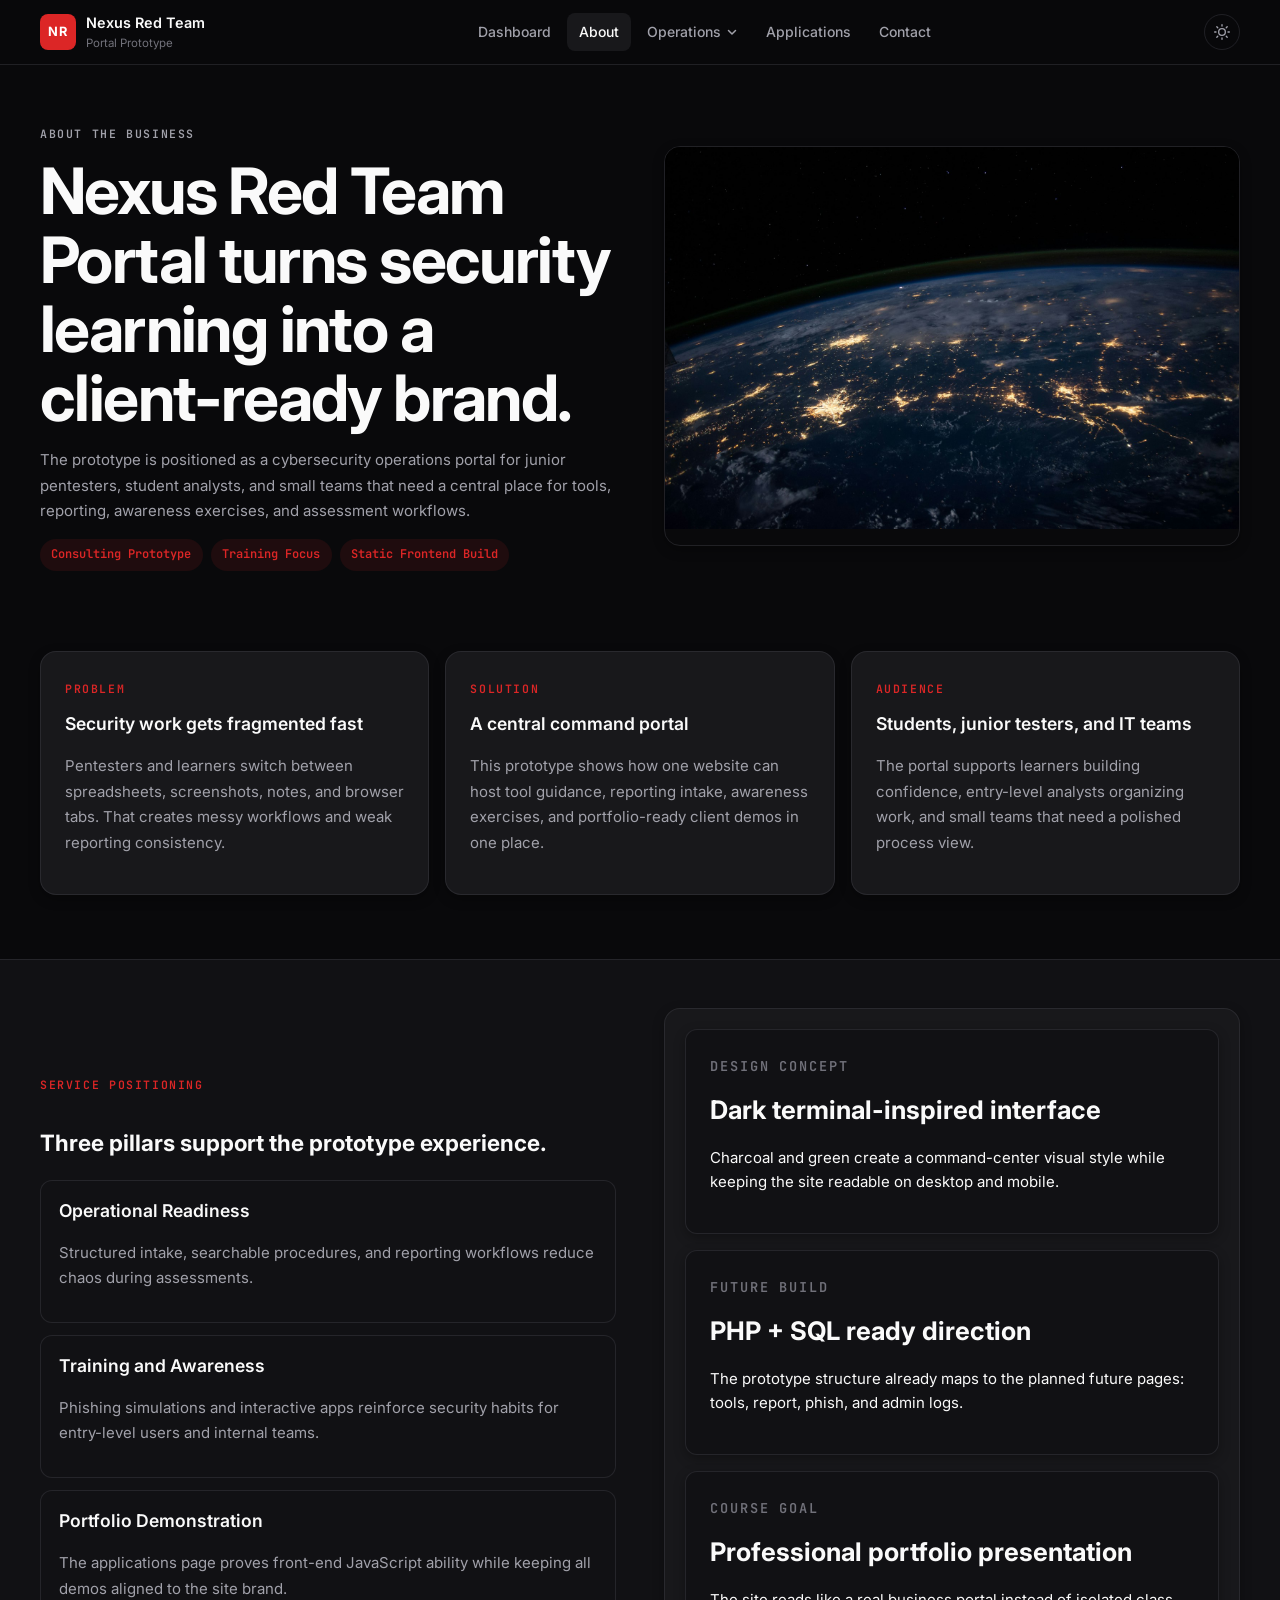
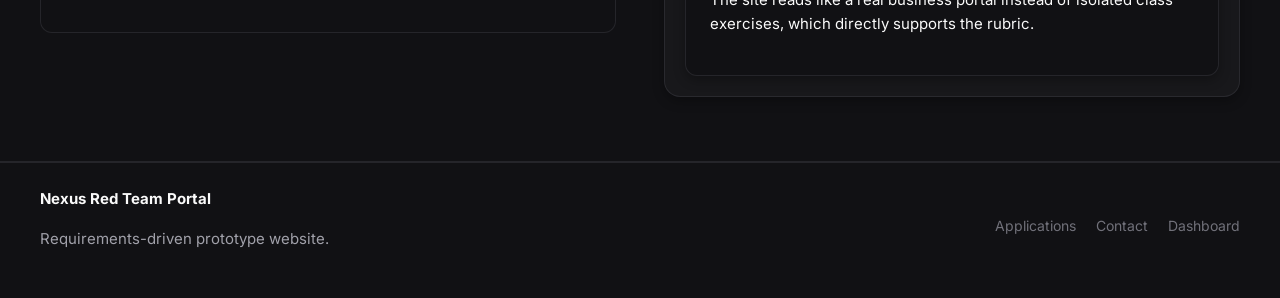
==== about.html @ 2f35053e "Add files via upload" ====
<!DOCTYPE html>
<html lang="en">
<head>
    <meta charset="UTF-8">
    <meta name="viewport" content="width=device-width, initial-scale=1.0">
    <script>(function(){var t=localStorage.getItem("nexusTheme");if(t){document.documentElement.setAttribute("data-theme",t)}})()</script>
    <meta name="description" content="About Nexus Red Team Portal and its service concept.">
    <title>Nexus Red Team Portal | About</title>
    <link rel="preconnect" href="https://fonts.googleapis.com">
    <link rel="preconnect" href="https://fonts.gstatic.com" crossorigin>
    <link href="https://fonts.googleapis.com/css2?family=Inter:wght@400;500;600;700&family=JetBrains+Mono:wght@400;500&display=swap" rel="stylesheet">
    <link rel="stylesheet" href="css/style.css">
</head>
<body data-page="about">
    <header class="site-header">
        <div class="container nav-shell">
            <a class="brand" href="index.html">
                <span class="brand-mark">NR</span>
                <span class="brand-copy"><strong>Nexus Red Team</strong><span>Portal Prototype</span></span>
            </a>
            <button class="nav-toggle" type="button" aria-expanded="false" aria-controls="siteNav">
                <span></span><span></span><span></span>
            </button>
            <nav class="site-nav" id="siteNav" aria-label="Primary">
                <a href="index.html">Dashboard</a>
                <a href="about.html">About</a>
                <div class="nav-dropdown">
                    <button class="nav-dropdown-toggle" type="button" aria-expanded="false">
                        Operations
                        <svg width="12" height="12" viewBox="0 0 12 12" fill="none"><path d="M2.5 4.5L6 8L9.5 4.5" stroke="currentColor" stroke-width="1.5" stroke-linecap="round" stroke-linejoin="round"/></svg>
                    </button>
                    <div class="nav-dropdown-menu">
                        <a href="arsenal.html">Arsenal</a>
                        <a href="report.html">Breach Report</a>
                        <a href="phish-lab.html">Phish-Lab</a>
                        <a href="admin-logs.html">Admin Logs</a>
                    </div>
                </div>
                <a href="applications.html">Applications</a>
                <a href="contact.html">Contact</a>
            </nav>
        </div>
    </header>

    <main>
        <section class="page-hero">
            <div class="container two-column">
                <div>
                    <p class="eyebrow">About The Business</p>
                    <h1>Nexus Red Team Portal turns security learning into a client-ready brand.</h1>
                    <p class="lead">The prototype is positioned as a cybersecurity operations portal for junior pentesters, student analysts, and small teams that need a central place for tools, reporting, awareness exercises, and assessment workflows.</p>
                    <div class="tag-row">
                        <span class="tag">Consulting Prototype</span>
                        <span class="tag">Training Focus</span>
                        <span class="tag">Static Frontend Build</span>
                    </div>
                </div>
                <div class="page-hero-image">
                    <img src="images/stock/network-grid.jpg" alt="Abstract network visualization with connected points">
                </div>
            </div>
        </section>

        <section class="section">
            <div class="container story-grid">
                <article class="info-card">
                    <span class="feature-kicker">Problem</span>
                    <h3>Security work gets fragmented fast</h3>
                    <p>Pentesters and learners switch between spreadsheets, screenshots, notes, and browser tabs. That creates messy workflows and weak reporting consistency.</p>
                </article>
                <article class="info-card">
                    <span class="feature-kicker">Solution</span>
                    <h3>A central command portal</h3>
                    <p>This prototype shows how one website can host tool guidance, reporting intake, awareness exercises, and portfolio-ready client demos in one place.</p>
                </article>
                <article class="info-card">
                    <span class="feature-kicker">Audience</span>
                    <h3>Students, junior testers, and IT teams</h3>
                    <p>The portal supports learners building confidence, entry-level analysts organizing work, and small teams that need a polished process view.</p>
                </article>
            </div>
        </section>

        <section class="section section-alt">
            <div class="container split-layout">
                <div>
                    <p class="eyebrow">Service Positioning</p>
                    <h2>Three pillars support the prototype experience.</h2>
                    <div class="timeline">
                        <article class="timeline-item">
                            <h3>Operational Readiness</h3>
                            <p>Structured intake, searchable procedures, and reporting workflows reduce chaos during assessments.</p>
                        </article>
                        <article class="timeline-item">
                            <h3>Training and Awareness</h3>
                            <p>Phishing simulations and interactive apps reinforce security habits for entry-level users and internal teams.</p>
                        </article>
                        <article class="timeline-item">
                            <h3>Portfolio Demonstration</h3>
                            <p>The applications page proves front-end JavaScript ability while keeping all demos aligned to the site brand.</p>
                        </article>
                    </div>
                </div>
                <div class="status-panel">
                    <div class="metric-card">
                        <span class="mini-label">Design Concept</span>
                        <strong>Dark terminal-inspired interface</strong>
                        <p>Charcoal and green create a command-center visual style while keeping the site readable on desktop and mobile.</p>
                    </div>
                    <div class="metric-card">
                        <span class="mini-label">Future Build</span>
                        <strong>PHP + SQL ready direction</strong>
                        <p>The prototype structure already maps to the planned future pages: tools, report, phish, and admin logs.</p>
                    </div>
                    <div class="metric-card">
                        <span class="mini-label">Course Goal</span>
                        <strong>Professional portfolio presentation</strong>
                        <p>The site reads like a real business portal instead of isolated class exercises, which directly supports the rubric.</p>
                    </div>
                </div>
            </div>
        </section>
    </main>

    <footer class="site-footer">
        <div class="container footer-grid">
            <div><strong>Nexus Red Team Portal</strong><p>Requirements-driven prototype website.</p></div>
            <div class="footer-links"><a href="applications.html">Applications</a><a href="contact.html">Contact</a><a href="index.html">Dashboard</a></div>
        </div>
    </footer>
    <script src="js/main.js"></script>
</body>
</html>
---- css/style.css ----
/* ═══════════════════════════════════════════════
   Nexus Red Team Portal — Professional Theme
   ═══════════════════════════════════════════════ */

/* ─── Design Tokens ─── */
:root {
    --bg: #09090b;
    --bg-raised: #111114;
    --surface: #18181b;
    --surface-hover: #1f1f23;
    --border: rgba(63, 63, 70, 0.45);
    --border-strong: #3f3f46;
    --text: #fafafa;
    --text-secondary: #a1a1aa;
    --text-muted: #71717a;
    --accent: #dc2626;
    --accent-hover: #ef4444;
    --accent-subtle: rgba(220, 38, 38, 0.10);
    --shadow-sm: 0 1px 2px rgba(0,0,0,0.25);
    --shadow: 0 4px 12px rgba(0,0,0,0.3);
    --shadow-lg: 0 12px 40px rgba(0,0,0,0.35);
    --radius: 12px;
    --radius-sm: 8px;
    --radius-lg: 16px;
    --radius-full: 9999px;
    --container: min(1200px, calc(100% - 2rem));
    --font-sans: 'Inter', -apple-system, BlinkMacSystemFont, 'Segoe UI', sans-serif;
    --font-mono: 'JetBrains Mono', 'Fira Code', monospace;
    --header-bg: rgba(9, 9, 11, 0.85);
}

:root[data-theme="light"] {
    --bg: #fafafa;
    --bg-raised: #f4f4f5;
    --surface: #ffffff;
    --surface-hover: #f4f4f5;
    --border: rgba(228, 228, 231, 0.9);
    --border-strong: #d4d4d8;
    --text: #09090b;
    --text-secondary: #3f3f46;
    --text-muted: #71717a;
    --accent: #dc2626;
    --accent-hover: #b91c1c;
    --accent-subtle: rgba(220, 38, 38, 0.06);
    --shadow-sm: 0 1px 2px rgba(0,0,0,0.05);
    --shadow: 0 4px 12px rgba(0,0,0,0.06);
    --shadow-lg: 0 12px 40px rgba(0,0,0,0.08);
    --header-bg: rgba(250, 250, 250, 0.88);
}

/* ─── Reset ─── */
*, *::before, *::after { box-sizing: border-box; }
html { scroll-behavior: smooth; }

body {
    margin: 0;
    font-family: var(--font-sans);
    font-size: 15px;
    line-height: 1.6;
    color: var(--text);
    background: var(--bg);
    min-height: 100vh;
    display: flex;
    flex-direction: column;
    transition: background 0.3s ease, color 0.3s ease;
    -webkit-font-smoothing: antialiased;
}

main { flex: 1; }

img { max-width: 100%; display: block; }
a { color: inherit; text-decoration: none; }
button, input, select, textarea { font: inherit; }

.container {
    width: var(--container);
    margin: 0 auto;
}

/* ─── Header ─── */
.site-header {
    position: sticky;
    top: 0;
    z-index: 100;
    backdrop-filter: blur(16px);
    -webkit-backdrop-filter: blur(16px);
    background: var(--header-bg);
    border-bottom: 1px solid var(--border);
}

.nav-shell {
    display: flex;
    align-items: center;
    justify-content: space-between;
    height: 64px;
    gap: 1.5rem;
    position: relative;
}

/* Brand */
.brand {
    display: inline-flex;
    align-items: center;
    gap: 0.65rem;
    flex-shrink: 0;
}

.brand-mark {
    width: 36px;
    height: 36px;
    border-radius: var(--radius-sm);
    display: grid;
    place-items: center;
    background: var(--accent);
    color: #fff;
    font-weight: 700;
    font-size: 0.8rem;
    letter-spacing: 0.06em;
}

.brand-copy { display: flex; flex-direction: column; gap: 0; }
.brand-copy strong { font-size: 0.9rem; font-weight: 600; }
.brand-copy span { color: var(--text-muted); font-size: 0.72rem; }

/* Navigation */
.site-nav {
    display: flex;
    align-items: center;
    gap: 0.25rem;
}

.site-nav > a,
.nav-dropdown-toggle {
    color: var(--text-secondary);
    padding: 0.5rem 0.75rem;
    border-radius: var(--radius-sm);
    font-size: 0.875rem;
    font-weight: 500;
    transition: color 0.2s, background 0.2s;
    white-space: nowrap;
}

.site-nav > a:hover,
.nav-dropdown-toggle:hover {
    color: var(--text);
    background: var(--surface-hover);
}

.site-nav > a.is-active {
    color: var(--text);
    background: var(--surface);
}

/* Dropdown */
.nav-dropdown {
    position: relative;
}

.nav-dropdown-toggle {
    display: inline-flex;
    align-items: center;
    gap: 0.35rem;
    background: none;
    border: none;
    cursor: pointer;
}

.nav-dropdown-toggle svg {
    transition: transform 0.2s;
}

.nav-dropdown.is-open .nav-dropdown-toggle svg {
    transform: rotate(180deg);
}

.nav-dropdown-menu {
    display: none;
    position: absolute;
    top: calc(100% + 0.5rem);
    left: 50%;
    transform: translateX(-50%);
    min-width: 200px;
    background: var(--surface);
    border: 1px solid var(--border-strong);
    border-radius: var(--radius);
    padding: 0.4rem;
    box-shadow: var(--shadow-lg);
    z-index: 200;
}

.nav-dropdown.is-open .nav-dropdown-menu {
    display: block;
}

.nav-dropdown-menu a {
    display: block;
    padding: 0.55rem 0.85rem;
    border-radius: var(--radius-sm);
    color: var(--text-secondary);
    font-size: 0.875rem;
    font-weight: 500;
    transition: color 0.15s, background 0.15s;
}

.nav-dropdown-menu a:hover {
    color: var(--text);
    background: var(--surface-hover);
}

.nav-dropdown-menu a.is-active {
    color: var(--accent);
}

/* Theme toggle */
.theme-toggle {
    display: inline-flex;
    align-items: center;
    justify-content: center;
    width: 36px;
    height: 36px;
    border: 1px solid var(--border);
    background: transparent;
    color: var(--text-secondary);
    padding: 0;
    border-radius: var(--radius-full);
    cursor: pointer;
    transition: color 0.2s, border-color 0.2s, background 0.2s;
    flex-shrink: 0;
}

.theme-toggle svg {
    width: 16px;
    height: 16px;
    flex-shrink: 0;
}

.theme-toggle:hover {
    color: var(--text);
    border-color: var(--border-strong);
    background: var(--surface-hover);
}

/* Mobile nav toggle */
.nav-toggle {
    display: none;
    flex-direction: column;
    align-items: center;
    justify-content: center;
    background: none;
    border: 0;
    padding: 0;
    width: 40px;
    height: 40px;
    cursor: pointer;
    gap: 0;
}

.nav-toggle span {
    display: block;
    width: 20px;
    height: 2px;
    margin: 4px auto;
    background: var(--text);
    border-radius: 2px;
    transition: 0.2s ease;
}

/* ─── Hero ─── */
.hero {
    padding: 4.5rem 0 3rem;
}

.hero-grid,
.split-layout,
.apps-layout,
.contact-layout,
.two-column,
.simulation-hero,
.info-strip {
    display: grid;
    grid-template-columns: 1fr 1fr;
    gap: 3rem;
    align-items: center;
}

.hero-copy h1,
.page-hero h1 {
    margin: 0;
    font-family: var(--font-sans);
    font-size: clamp(2.4rem, 5vw, 4rem);
    font-weight: 700;
    line-height: 1.08;
    letter-spacing: -0.025em;
    max-width: 14ch;
}

.hero-text,
.lead,
.section-heading p,
.page-hero p,
.feature-card p,
.bullet-item span,
.timeline-item p,
.log-empty,
.app-card p,
.contact-card p,
.form-card p,
.status-copy p,
.page-card,
.table-card p,
.info-card p,
.tool-card p,
.simulation-card p,
.status-card li,
.site-footer p {
    color: var(--text-secondary);
    line-height: 1.7;
}

.eyebrow,
.feature-kicker,
.panel-label,
.status-label,
.mini-label {
    display: inline-flex;
    align-items: center;
    gap: 0.4rem;
    margin: 0 0 0.75rem;
    color: var(--accent);
    text-transform: uppercase;
    letter-spacing: 0.14em;
    font-size: 0.72rem;
    font-weight: 600;
    font-family: var(--font-mono);
}

.hero-actions,
.inline-actions {
    display: flex;
    flex-wrap: wrap;
    gap: 0.75rem;
    margin-top: 1.5rem;
}

/* ─── Buttons ─── */
.button {
    display: inline-flex;
    align-items: center;
    justify-content: center;
    border-radius: var(--radius-sm);
    padding: 0.7rem 1.25rem;
    border: 1px solid transparent;
    font-weight: 600;
    font-size: 0.875rem;
    transition: all 0.2s ease;
    cursor: pointer;
}

.button-primary {
    background: var(--accent);
    color: #fff;
}

.button-primary:hover {
    background: var(--accent-hover);
    box-shadow: 0 4px 16px rgba(220, 38, 38, 0.25);
}

.button-secondary,
.ghost-button {
    border-color: var(--border-strong);
    background: transparent;
    color: var(--text);
}

.button-secondary:hover,
.ghost-button:hover {
    background: var(--surface-hover);
    border-color: var(--text-muted);
}

/* ─── Cards (shared) ─── */
.hero-panel,
.glass-card,
.feature-card,
.page-card,
.app-card,
.contact-card,
.form-card,
.mini-card,
.slider-shell,
.arsenal-panel,
.results-panel,
.log-panel,
.insight-panel,
.info-card,
.metric-card,
.status-panel,
.simulation-card,
.cta-card,
.table-card,
.tool-card,
.readiness-card,
.app-shell {
    border: 1px solid var(--border);
    background: var(--surface);
    border-radius: var(--radius-lg);
    box-shadow: var(--shadow);
    transition: border-color 0.2s, box-shadow 0.2s, background 0.3s;
}

/* ─── Hero panel (image) ─── */
.hero-panel {
    position: relative;
    overflow: hidden;
    min-height: 480px;
}

.hero-panel > img,
.insight-panel img,
.page-hero-image img {
    width: 100%;
    height: 100%;
    object-fit: cover;
}

.status-card {
    position: absolute;
    left: 1rem;
    right: 1rem;
    bottom: 1rem;
    padding: 1.25rem;
    background: var(--surface);
    border: 1px solid var(--border);
    border-radius: var(--radius);
    backdrop-filter: blur(12px);
}

.status-card h2,
.section-heading h2,
.form-card h2,
.page-hero h2,
.status-copy h2 {
    margin: 0 0 0.6rem;
    font-size: clamp(1.4rem, 2.5vw, 2.2rem);
    font-weight: 700;
    letter-spacing: -0.02em;
}

.status-card ul,
.list-clean,
.log-list,
.stack-list {
    list-style: none;
    padding: 0;
    margin: 0;
}

.status-card li,
.stack-list li,
.log-list li {
    padding: 0.4rem 0;
}

/* ─── Stats row ─── */
.hero-stats,
.mini-metric-row,
.metrics-row,
.status-strip {
    list-style: none;
    display: grid;
    grid-template-columns: repeat(3, 1fr);
    gap: 0.75rem;
    padding: 0;
    margin: 2rem 0 0;
}

.hero-stats li,
.mini-metric-row div,
.metric-card,
.status-strip li {
    padding: 1rem;
    border-radius: var(--radius);
    background: var(--bg-raised);
    border: 1px solid var(--border);
}

.hero-stats strong,
.mini-metric-row strong,
.metric-card strong,
.status-strip strong,
.app-value,
.readiness-score,
.data-number {
    display: block;
    font-size: 1.6rem;
    font-weight: 700;
    color: var(--text);
}

.hero-stats span,
.mini-metric-row span,
.metric-card span,
.status-strip span,
.app-value-label,
.data-label {
    color: var(--text-muted);
    font-size: 0.85rem;
}

/* ─── Sections ─── */
.section {
    padding: 3rem 0 4rem;
}

.section-alt {
    background: var(--bg-raised);
    border-top: 1px solid var(--border);
    border-bottom: 1px solid var(--border);
}

.section-heading {
    max-width: 720px;
    margin-bottom: 2rem;
}

/* ─── Grids ─── */
.feature-grid,
.page-grid,
.app-grid,
.contact-grid,
.resource-grid,
.tool-grid,
.table-grid,
.story-grid,
.app-grid-three {
    display: grid;
    grid-template-columns: repeat(3, 1fr);
    gap: 1rem;
}

.feature-card,
.page-card,
.app-card,
.contact-card,
.info-card,
.tool-card,
.metric-card,
.table-card {
    padding: 1.5rem;
}

.feature-card:hover,
.page-card:hover,
.app-card:hover {
    border-color: var(--border-strong);
}

.page-card span,
.app-card span,
.contact-card span,
.table-card span,
.tool-card span {
    display: block;
    color: var(--accent);
    margin-bottom: 0.5rem;
    font-family: var(--font-mono);
    font-size: 0.75rem;
    font-weight: 600;
    text-transform: uppercase;
    letter-spacing: 0.12em;
}

.page-card strong,
.app-card h3,
.contact-card h3,
.tool-card h3,
.table-card h3,
.timeline-item h3,
.feature-card h3,
.info-card h3,
.simulation-card h3 {
    display: block;
    margin: 0 0 0.5rem;
    font-size: 1.1rem;
    font-weight: 600;
    color: var(--text);
}

/* ─── Bullet / detail stacks ─── */
.bullet-stack,
.timeline,
.detail-stack,
.stat-stack {
    display: grid;
    gap: 0.75rem;
}

.bullet-item,
.timeline-item,
.detail-item,
.stat-row {
    padding: 1rem 1.1rem;
    border-radius: var(--radius);
    border: 1px solid var(--border);
    background: var(--bg-raised);
}

.bullet-item strong,
.detail-item strong,
.stat-row strong {
    display: block;
    margin-bottom: 0.3rem;
}

/* ─── Footer ─── */
.site-footer {
    border-top: 1px solid var(--border);
    padding: 1.5rem 0 2rem;
    background: var(--bg-raised);
    margin-top: auto;
    transition: background 0.3s;
}

.footer-grid {
    display: flex;
    align-items: center;
    justify-content: space-between;
    gap: 1rem;
}

.footer-links {
    display: flex;
    gap: 1.25rem;
    flex-wrap: wrap;
}

.footer-links a {
    color: var(--text-muted);
    font-size: 0.875rem;
    transition: color 0.2s;
}

.footer-links a:hover {
    color: var(--text);
}

/* ─── Page hero ─── */
.page-hero {
    padding: 3.5rem 0 2rem;
}

.page-hero-image {
    min-height: 400px;
    overflow: hidden;
    border-radius: var(--radius-lg);
    border: 1px solid var(--border);
    box-shadow: var(--shadow);
}

/* ─── Tags ─── */
.tag-row,
.tag-list,
.result-tags,
.tool-tags {
    display: flex;
    gap: 0.5rem;
    flex-wrap: wrap;
    margin-top: 0.75rem;
}

.tag,
.result-tags span,
.tool-tags span,
.chip {
    display: inline-flex;
    align-items: center;
    padding: 0.35rem 0.65rem;
    border-radius: var(--radius-full);
    background: var(--accent-subtle);
    color: var(--accent);
    border: 1px solid transparent;
    font-size: 0.75rem;
    font-weight: 600;
    font-family: var(--font-mono);
}

/* ─── Forms ─── */
.form-card,
.results-panel,
.arsenal-panel,
.log-panel,
.simulation-card,
.readiness-card,
.app-shell {
    padding: 1.5rem;
}

.form-grid {
    display: grid;
    grid-template-columns: 1fr 1fr;
    gap: 1rem;
}

.form-field {
    display: grid;
    gap: 0.4rem;
}

.form-field.full {
    grid-column: 1 / -1;
}

.form-field label {
    color: var(--text-secondary);
    font-size: 0.875rem;
    font-weight: 500;
}

.form-field input,
.form-field select,
.form-field textarea,
.search-input {
    width: 100%;
    border: 1px solid var(--border);
    background: var(--bg);
    color: var(--text);
    border-radius: var(--radius-sm);
    padding: 0.7rem 0.85rem;
    outline: none;
    transition: border-color 0.2s;
}

.form-field input:focus,
.form-field select:focus,
.form-field textarea:focus,
.search-input:focus {
    border-color: var(--accent);
    box-shadow: 0 0 0 3px var(--accent-subtle);
}

.form-field textarea {
    min-height: 130px;
    resize: vertical;
}

.search-wrap {
    margin-bottom: 1rem;
}

/* ─── Tool / log lists ─── */
.tool-list,
.log-table,
.report-list,
.results-list {
    display: grid;
    gap: 0.75rem;
}

.tool-card,
.table-card {
    background: var(--bg-raised);
}

.tool-card code,
.inline-code,
.table-pre {
    display: block;
    padding: 0.75rem 0.85rem;
    margin-top: 0.75rem;
    border-radius: var(--radius-sm);
    background: var(--bg);
    color: var(--accent);
    font-family: var(--font-mono);
    font-size: 0.85rem;
    overflow-x: auto;
    border: 1px solid var(--border);
}

/* ─── Status / message ─── */
.status-banner,
.message-box {
    margin-top: 1rem;
    padding: 0.85rem 1rem;
    border-radius: var(--radius);
    border: 1px solid var(--border);
    background: var(--bg-raised);
    color: var(--text);
}

.message-box.error {
    border-color: var(--accent);
    background: var(--accent-subtle);
}

.message-box strong {
    display: block;
    margin-bottom: 0.25rem;
}

/* ─── Image Slider ─── */
.slider-shell {
    overflow: hidden;
}

.slider-stage {
    position: relative;
    aspect-ratio: 16 / 9;
    overflow: hidden;
    border-radius: var(--radius-lg) var(--radius-lg) 0 0;
    background: #000;
}

.slide {
    position: absolute;
    inset: 0;
    opacity: 0;
    transition: opacity 0.6s ease;
}

.slide.is-active {
    opacity: 1;
}

.slide img {
    width: 100%;
    height: 100%;
    object-fit: cover;
}

.slide-caption {
    position: absolute;
    left: 1rem;
    right: 1rem;
    bottom: 1rem;
    padding: 0.85rem 1rem;
    border-radius: var(--radius);
    background: rgba(0, 0, 0, 0.72);
    backdrop-filter: blur(8px);
    border: 1px solid rgba(255,255,255,0.08);
    color: #fff;
}

.slide-caption strong { font-size: 0.95rem; }
.slide-caption p { color: #ccc; font-size: 0.85rem; margin: 0.2rem 0 0; }

.slider-controls,
.slider-thumbs {
    display: flex;
    justify-content: space-between;
    gap: 0.6rem;
    align-items: center;
    padding: 0.85rem 1rem;
}

.slider-controls button,
.thumb-button,
.ghost-button {
    border: 1px solid var(--border);
    background: transparent;
    color: var(--text-secondary);
    padding: 0.55rem 0.85rem;
    border-radius: var(--radius-sm);
    cursor: pointer;
    font-size: 0.85rem;
    transition: color 0.15s, background 0.15s, border-color 0.15s;
}

.slider-controls button:hover,
.thumb-button:hover {
    color: var(--text);
    background: var(--surface-hover);
    border-color: var(--border-strong);
}

.thumb-button.is-active {
    background: var(--accent-subtle);
    color: var(--accent);
    border-color: var(--accent);
}

/* ─── App shell ─── */
.app-shell {
    display: grid;
    gap: 1rem;
}

.app-shell .form-grid,
.app-result-grid {
    display: grid;
    grid-template-columns: 1fr 1fr;
    gap: 1rem;
}

.app-value-card,
.readiness-result {
    padding: 1rem;
    border-radius: var(--radius);
    border: 1px solid var(--border);
    background: var(--bg-raised);
}

/* ─── Tables ─── */
.table-card pre,
.report-item pre {
    white-space: pre-wrap;
    margin: 0.75rem 0 0;
}

.status-panel {
    display: grid;
    gap: 1rem;
    padding: 1.25rem;
}

.cta-card {
    padding: 1.5rem;
    display: flex;
    flex-direction: column;
    gap: 0.75rem;
}

.log-toolbar {
    display: flex;
    justify-content: space-between;
    align-items: center;
    gap: 1rem;
    margin-bottom: 1rem;
    flex-wrap: wrap;
}

.table-scroller {
    overflow-x: auto;
}

table {
    width: 100%;
    border-collapse: collapse;
    min-width: 700px;
}

th, td {
    text-align: left;
    padding: 0.75rem 0.85rem;
    border-bottom: 1px solid var(--border);
    vertical-align: top;
}

th {
    color: var(--text-muted);
    font-family: var(--font-mono);
    font-size: 0.75rem;
    font-weight: 600;
    text-transform: uppercase;
    letter-spacing: 0.08em;
}

/* ─── Admin Logs Badge ─── */
.log-badge {
    display: inline-flex;
    align-items: center;
    justify-content: center;
    min-width: 1.6rem;
    height: 1.6rem;
    padding: 0 0.45rem;
    border-radius: var(--radius-full);
    background: var(--accent-subtle);
    color: var(--accent);
    font-size: 0.75rem;
    font-weight: 700;
    font-family: var(--font-mono);
}

/* ─── Phish-Lab Enhancements ─── */
.phish-hero-layout {
    display: grid;
    grid-template-columns: 1fr 1.1fr;
    gap: 3rem;
    align-items: start;
}

.phish-stats {
    display: flex;
    gap: 2rem;
    margin-top: 1.5rem;
}

.phish-stat strong {
    display: block;
    font-size: 1.5rem;
    font-weight: 700;
    color: var(--accent);
}

.phish-stat span {
    color: var(--text-muted);
    font-size: 0.82rem;
}

.email-preview {
    border-radius: var(--radius-lg);
    border: 1px solid var(--border);
    overflow: hidden;
    background: var(--surface);
}

.email-chrome {
    display: flex;
    flex-direction: column;
}

.email-header {
    display: flex;
    justify-content: space-between;
    align-items: center;
    padding: 0.85rem 1.25rem;
    border-bottom: 1px solid var(--border);
    gap: 1rem;
}

.email-from {
    display: flex;
    align-items: center;
    gap: 0.75rem;
}

.email-avatar {
    display: inline-flex;
    align-items: center;
    justify-content: center;
    width: 2.2rem;
    height: 2.2rem;
    border-radius: var(--radius-full);
    background: var(--accent-subtle);
    color: var(--accent);
    font-weight: 700;
    font-size: 0.75rem;
    flex-shrink: 0;
}

.email-from strong {
    display: block;
    font-size: 0.82rem;
    color: var(--text);
}

.email-meta {
    font-size: 0.72rem;
    color: var(--text-muted);
}

.email-flag {
    padding: 0.2rem 0.55rem;
    border-radius: var(--radius-full);
    background: rgba(234, 179, 8, 0.12);
    color: #eab308;
    font-size: 0.7rem;
    font-weight: 600;
    white-space: nowrap;
}

.email-body {
    padding: 1.25rem;
}

.email-body p {
    margin-bottom: 0.75rem;
    font-size: 0.88rem;
    color: var(--text-secondary);
    line-height: 1.6;
}

.email-cta {
    display: inline-block;
    padding: 0.6rem 1.25rem;
    border-radius: var(--radius);
    background: var(--accent);
    color: #fff;
    font-weight: 600;
    font-size: 0.85rem;
    text-decoration: none;
    margin: 0.5rem 0 1rem;
    transition: opacity 0.15s;
    cursor: pointer;
}

.email-cta:hover {
    opacity: 0.85;
}

.email-fine-print {
    font-size: 0.72rem !important;
    color: var(--text-muted) !important;
    font-style: italic;
}

.email-red-flags {
    padding: 1rem 1.25rem;
    border-top: 1px dashed var(--border);
    background: rgba(239, 68, 68, 0.04);
}

.email-red-flags p {
    font-size: 0.82rem;
    margin-bottom: 0.5rem;
    color: var(--text);
}

.email-red-flags ul {
    margin: 0;
    padding-left: 1.25rem;
}

.email-red-flags li {
    font-size: 0.8rem;
    color: var(--text-secondary);
    margin-bottom: 0.35rem;
    line-height: 1.5;
}

.email-red-flags code {
    background: rgba(239, 68, 68, 0.1);
    color: #ef4444;
    padding: 0.1rem 0.35rem;
    border-radius: var(--radius-sm);
    font-size: 0.78rem;
}

/* ─── Arsenal Enhancements ─── */
.arsenal-hero-layout {
    display: grid;
    grid-template-columns: 1fr 1fr;
    gap: 3rem;
    align-items: start;
}

.arsenal-stats {
    display: flex;
    gap: 1.5rem;
    margin-top: 1.5rem;
}

.arsenal-stat strong {
    display: block;
    font-size: 1.6rem;
    font-weight: 700;
    color: var(--text);
}

.arsenal-stat span {
    color: var(--text-muted);
    font-size: 0.85rem;
}

.arsenal-search-panel {
    padding: 1.5rem;
    border-radius: var(--radius-lg);
    border: 1px solid var(--border);
    background: var(--surface);
}

.search-label {
    display: block;
    color: var(--text-secondary);
    font-size: 0.85rem;
    font-weight: 500;
    margin-bottom: 0.5rem;
}

.arsenal-filters {
    display: flex;
    flex-wrap: wrap;
    gap: 0.4rem;
    margin-top: 0.75rem;
}

.filter-chip {
    display: inline-flex;
    padding: 0.35rem 0.7rem;
    border-radius: var(--radius-full);
    border: 1px solid var(--border);
    background: transparent;
    color: var(--text-secondary);
    font-size: 0.78rem;
    font-weight: 500;
    cursor: pointer;
    transition: all 0.15s;
}

.filter-chip:hover {
    color: var(--text);
    border-color: var(--border-strong);
    background: var(--surface-hover);
}

.filter-chip.is-active {
    background: var(--accent-subtle);
    color: var(--accent);
    border-color: var(--accent);
}

.arsenal-counter {
    margin-top: 0.75rem;
    color: var(--text-muted);
    font-size: 0.8rem;
    font-family: var(--font-mono);
}

.tool-header {
    display: flex;
    justify-content: space-between;
    align-items: center;
    margin-bottom: 0.5rem;
}

.tool-category {
    color: var(--accent);
    font-family: var(--font-mono);
    font-size: 0.75rem;
    font-weight: 600;
    text-transform: uppercase;
    letter-spacing: 0.12em;
}

.tool-risk {
    display: inline-flex;
    padding: 0.2rem 0.55rem;
    border-radius: var(--radius-full);
    font-size: 0.7rem;
    font-weight: 600;
    font-family: var(--font-mono);
    letter-spacing: 0.04em;
}

.risk-low {
    background: rgba(34, 197, 94, 0.1);
    color: #22c55e;
}

.risk-medium {
    background: rgba(234, 179, 8, 0.1);
    color: #eab308;
}

.risk-high {
    background: rgba(239, 68, 68, 0.1);
    color: #ef4444;
}

.risk-critical {
    background: rgba(168, 85, 247, 0.1);
    color: #a855f7;
}

/* ─── Utilities ─── */
.muted { color: var(--text-muted); }
.hidden { display: none !important; }

/* ─── Responsive ─── */
@media (max-width: 960px) {
    .hero-grid,
    .split-layout,
    .apps-layout,
    .contact-layout,
    .two-column,
    .simulation-hero,
    .info-strip,
    .feature-grid,
    .page-grid,
    .app-grid,
    .contact-grid,
    .resource-grid,
    .tool-grid,
    .table-grid,
    .story-grid,
    .app-grid-three,
    .hero-stats,
    .mini-metric-row,
    .metrics-row,
    .status-strip,
    .app-result-grid,
    .form-grid,
    .arsenal-hero-layout,
    .phish-hero-layout,
    .app-shell .form-grid {
        grid-template-columns: 1fr;
    }

    .arsenal-stats {
        justify-content: center;
    }
}

@media (max-width: 820px) {
    .nav-toggle {
        display: flex;
        flex-direction: column;
        align-items: center;
        justify-content: center;
    }

    .site-nav {
        position: absolute;
        top: calc(100% + 1px);
        left: 0.75rem;
        right: 0.75rem;
        flex-direction: column;
        align-items: stretch;
        padding: 0.75rem;
        border-radius: var(--radius);
        border: 1px solid var(--border-strong);
        background: var(--surface);
        box-shadow: var(--shadow-lg);
        display: none;
    }

    .site-nav.is-open {
        display: flex;
    }

    .site-nav > a,
    .nav-dropdown-toggle {
        padding: 0.75rem 0.85rem;
        border-radius: var(--radius-sm);
    }

    .nav-toggle {
        margin-left: auto;
    }

    .theme-toggle {
        margin-left: 0.5rem;
    }

    /* Mobile dropdown is inline */
    .nav-dropdown-menu {
        position: static;
        transform: none;
        box-shadow: none;
        border: none;
        background: transparent;
        padding: 0 0 0 1rem;
    }
}

@media (max-width: 640px) {
    .container {
        width: min(100% - 1rem, 1200px);
    }

    .hero {
        padding-top: 3rem;
    }

    .hero-copy h1,
    .page-hero h1 {
        max-width: none;
    }

    .footer-grid,
    .slider-controls,
    .slider-thumbs,
    .log-toolbar {
        flex-direction: column;
        align-items: stretch;
    }
}
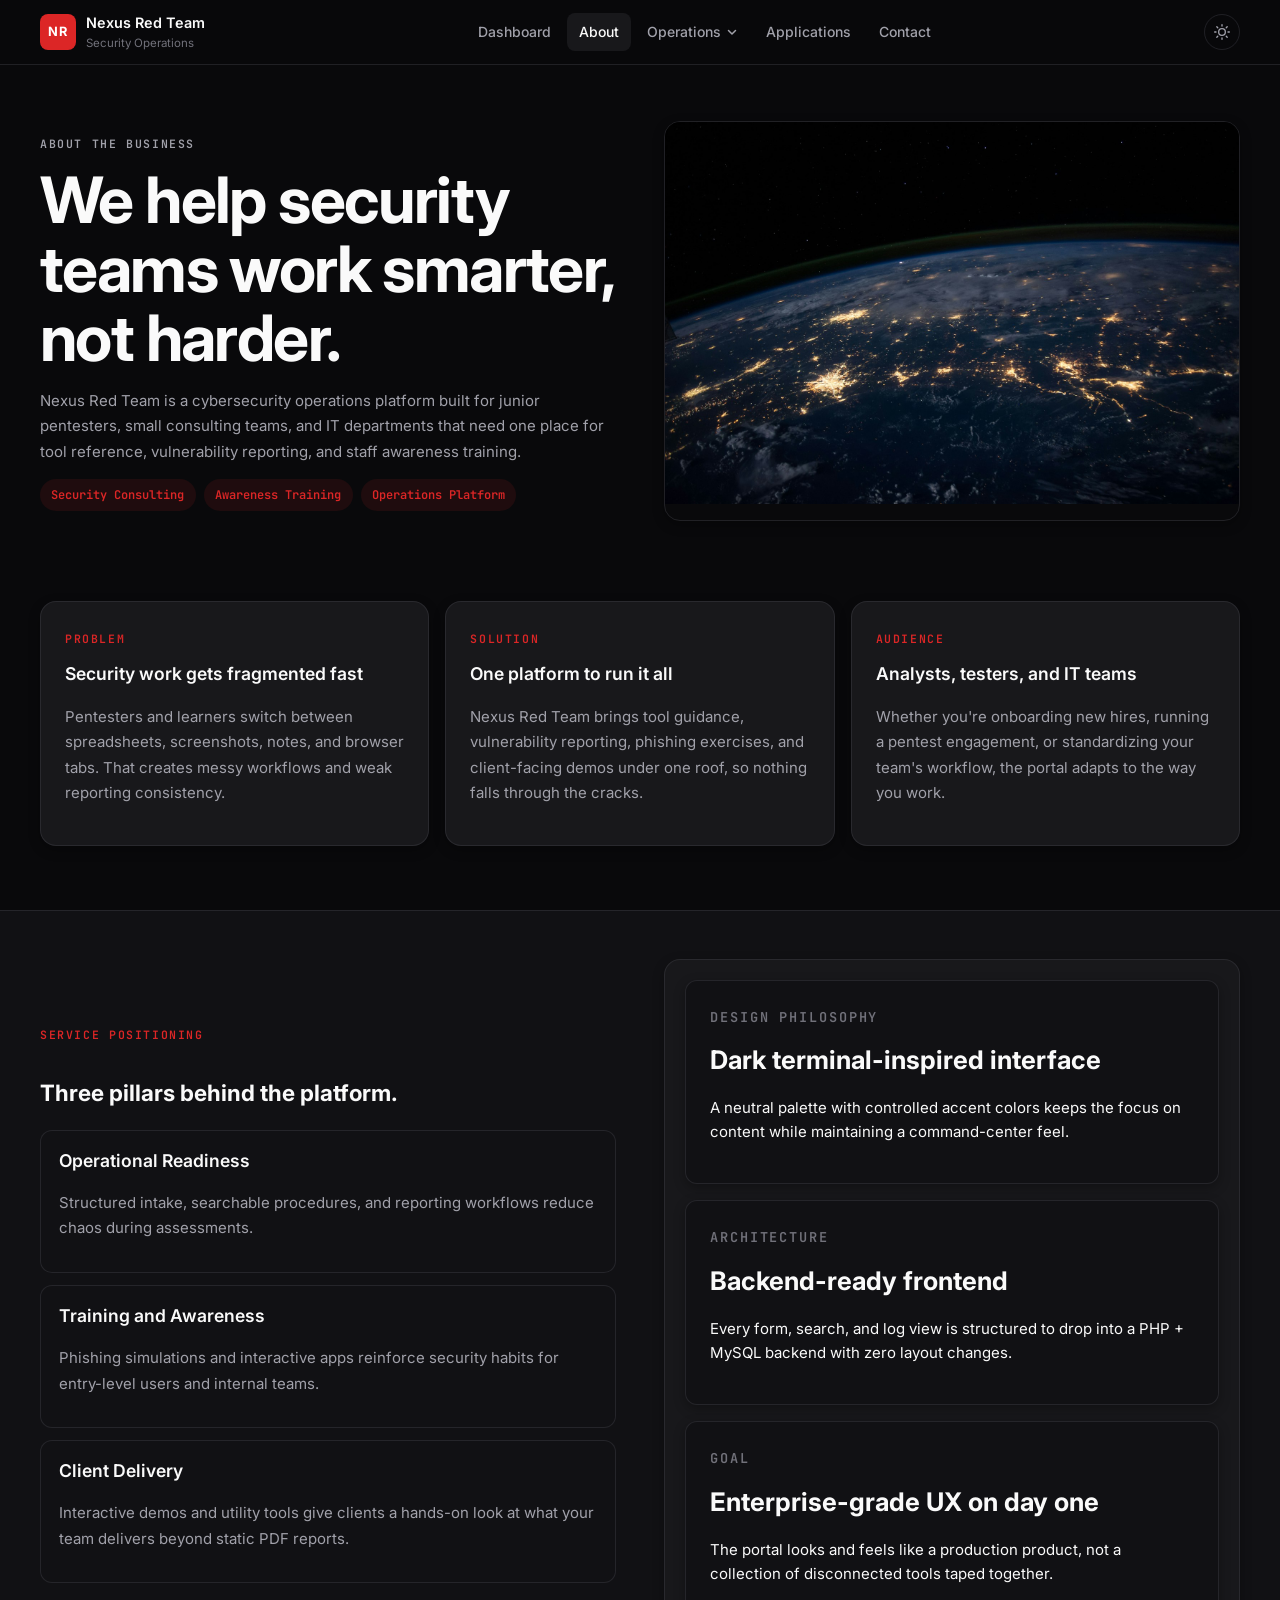
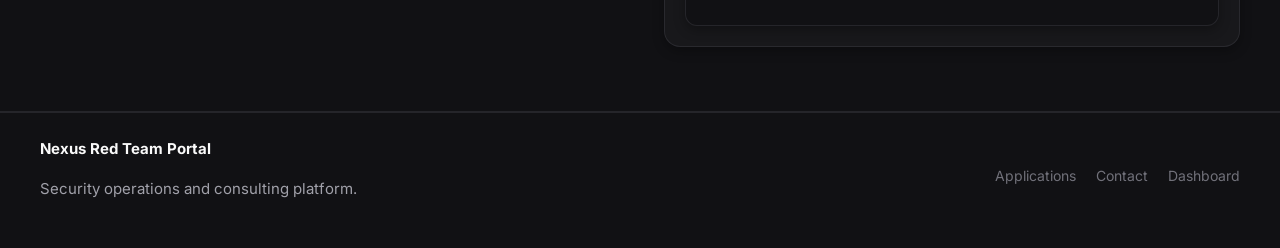
==== commit 23a79092: "Add files via upload" ====
--- a/about.html
+++ b/about.html
@@ -16,7 +16,7 @@
         <div class="container nav-shell">
             <a class="brand" href="index.html">
                 <span class="brand-mark">NR</span>
-                <span class="brand-copy"><strong>Nexus Red Team</strong><span>Portal Prototype</span></span>
+                <span class="brand-copy"><strong>Nexus Red Team</strong><span>Security Operations</span></span>
             </a>
             <button class="nav-toggle" type="button" aria-expanded="false" aria-controls="siteNav">
                 <span></span><span></span><span></span>
@@ -47,12 +47,12 @@
             <div class="container two-column">
                 <div>
                     <p class="eyebrow">About The Business</p>
-                    <h1>Nexus Red Team Portal turns security learning into a client-ready brand.</h1>
-                    <p class="lead">The prototype is positioned as a cybersecurity operations portal for junior pentesters, student analysts, and small teams that need a central place for tools, reporting, awareness exercises, and assessment workflows.</p>
+                    <h1>We help security teams work smarter, not harder.</h1>
+                    <p class="lead">Nexus Red Team is a cybersecurity operations platform built for junior pentesters, small consulting teams, and IT departments that need one place for tool reference, vulnerability reporting, and staff awareness training.</p>
                     <div class="tag-row">
-                        <span class="tag">Consulting Prototype</span>
-                        <span class="tag">Training Focus</span>
-                        <span class="tag">Static Frontend Build</span>
+                        <span class="tag">Security Consulting</span>
+                        <span class="tag">Awareness Training</span>
+                        <span class="tag">Operations Platform</span>
                     </div>
                 </div>
                 <div class="page-hero-image">
@@ -70,13 +70,13 @@
                 </article>
                 <article class="info-card">
                     <span class="feature-kicker">Solution</span>
-                    <h3>A central command portal</h3>
-                    <p>This prototype shows how one website can host tool guidance, reporting intake, awareness exercises, and portfolio-ready client demos in one place.</p>
+                    <h3>One platform to run it all</h3>
+                    <p>Nexus Red Team brings tool guidance, vulnerability reporting, phishing exercises, and client-facing demos under one roof, so nothing falls through the cracks.</p>
                 </article>
                 <article class="info-card">
                     <span class="feature-kicker">Audience</span>
-                    <h3>Students, junior testers, and IT teams</h3>
-                    <p>The portal supports learners building confidence, entry-level analysts organizing work, and small teams that need a polished process view.</p>
+                    <h3>Analysts, testers, and IT teams</h3>
+                    <p>Whether you're onboarding new hires, running a pentest engagement, or standardizing your team's workflow, the portal adapts to the way you work.</p>
                 </article>
             </div>
         </section>
@@ -85,7 +85,7 @@
             <div class="container split-layout">
                 <div>
                     <p class="eyebrow">Service Positioning</p>
-                    <h2>Three pillars support the prototype experience.</h2>
+                    <h2>Three pillars behind the platform.</h2>
                     <div class="timeline">
                         <article class="timeline-item">
                             <h3>Operational Readiness</h3>
@@ -96,26 +96,26 @@
                             <p>Phishing simulations and interactive apps reinforce security habits for entry-level users and internal teams.</p>
                         </article>
                         <article class="timeline-item">
-                            <h3>Portfolio Demonstration</h3>
-                            <p>The applications page proves front-end JavaScript ability while keeping all demos aligned to the site brand.</p>
+                            <h3>Client Delivery</h3>
+                            <p>Interactive demos and utility tools give clients a hands-on look at what your team delivers beyond static PDF reports.</p>
                         </article>
                     </div>
                 </div>
                 <div class="status-panel">
                     <div class="metric-card">
-                        <span class="mini-label">Design Concept</span>
+                        <span class="mini-label">Design Philosophy</span>
                         <strong>Dark terminal-inspired interface</strong>
-                        <p>Charcoal and green create a command-center visual style while keeping the site readable on desktop and mobile.</p>
+                        <p>A neutral palette with controlled accent colors keeps the focus on content while maintaining a command-center feel.</p>
                     </div>
                     <div class="metric-card">
-                        <span class="mini-label">Future Build</span>
-                        <strong>PHP + SQL ready direction</strong>
-                        <p>The prototype structure already maps to the planned future pages: tools, report, phish, and admin logs.</p>
+                        <span class="mini-label">Architecture</span>
+                        <strong>Backend-ready frontend</strong>
+                        <p>Every form, search, and log view is structured to drop into a PHP + MySQL backend with zero layout changes.</p>
                     </div>
                     <div class="metric-card">
-                        <span class="mini-label">Course Goal</span>
-                        <strong>Professional portfolio presentation</strong>
-                        <p>The site reads like a real business portal instead of isolated class exercises, which directly supports the rubric.</p>
+                        <span class="mini-label">Goal</span>
+                        <strong>Enterprise-grade UX on day one</strong>
+                        <p>The portal looks and feels like a production product, not a collection of disconnected tools taped together.</p>
                     </div>
                 </div>
             </div>
@@ -124,7 +124,7 @@
 
     <footer class="site-footer">
         <div class="container footer-grid">
-            <div><strong>Nexus Red Team Portal</strong><p>Requirements-driven prototype website.</p></div>
+            <div><strong>Nexus Red Team Portal</strong><p>Security operations and consulting platform.</p></div>
             <div class="footer-links"><a href="applications.html">Applications</a><a href="contact.html">Contact</a><a href="index.html">Dashboard</a></div>
         </div>
     </footer>
--- a/css/style.css
+++ b/css/style.css
@@ -1,5 +1,5 @@
 /* ═══════════════════════════════════════════════
-   Nexus Red Team Portal — Professional Theme
+   Nexus Red Team Portal - Professional Theme
    ═══════════════════════════════════════════════ */
 
 /* ─── Design Tokens ─── */
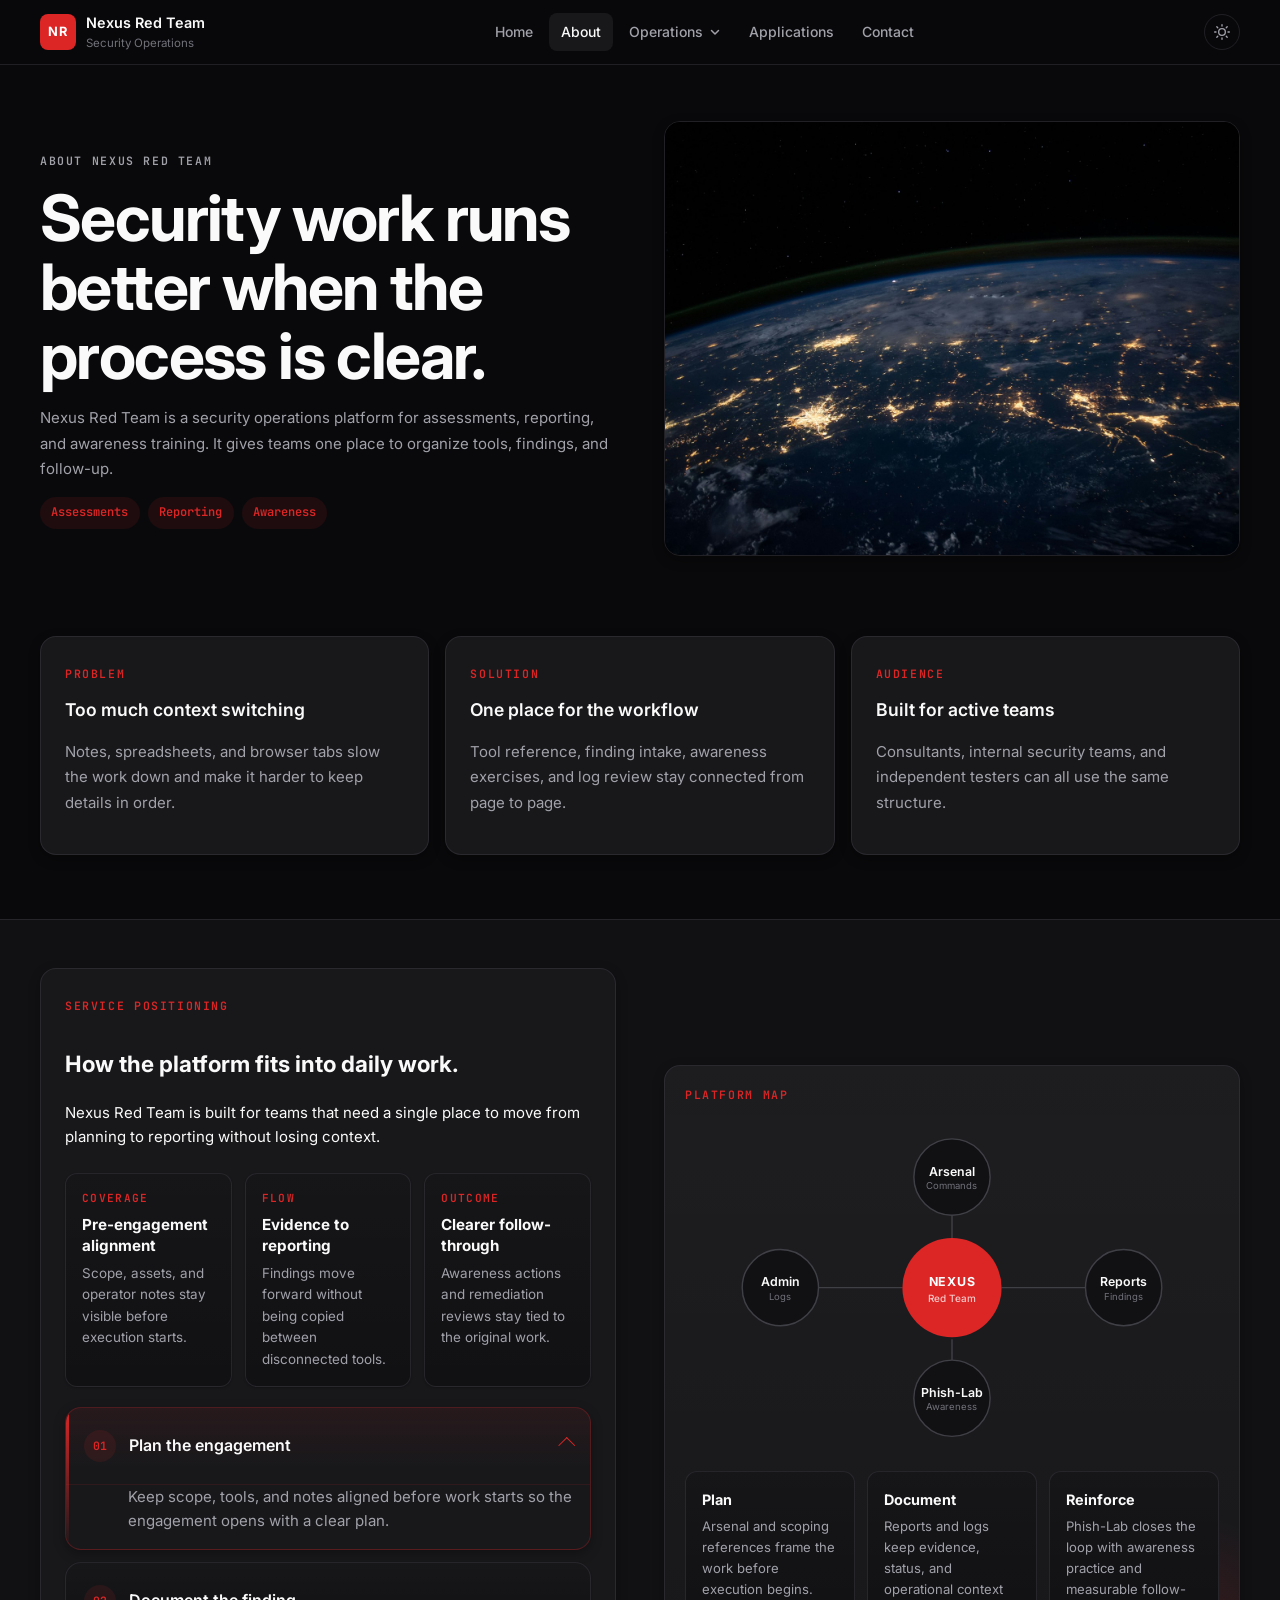
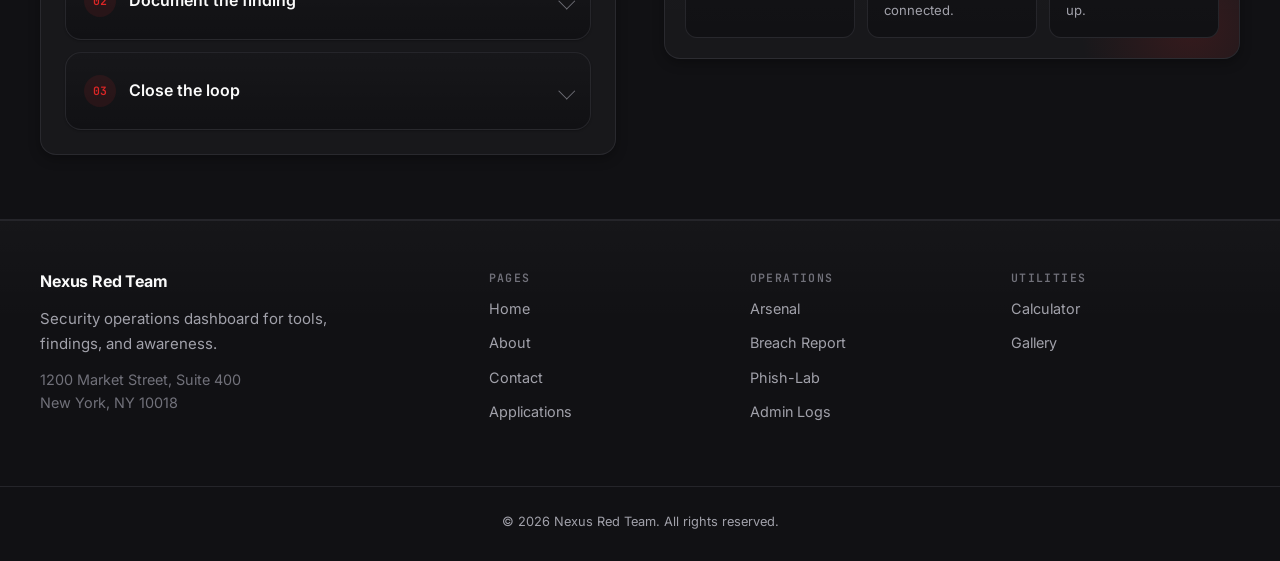
==== commit 2de45210: "Add files via upload" ====
--- a/about.html
+++ b/about.html
@@ -4,11 +4,11 @@
     <meta charset="UTF-8">
     <meta name="viewport" content="width=device-width, initial-scale=1.0">
     <script>(function(){var t=localStorage.getItem("nexusTheme");if(t){document.documentElement.setAttribute("data-theme",t)}})()</script>
-    <meta name="description" content="About Nexus Red Team Portal and its service concept.">
+    <meta name="description" content="About Nexus Red Team, a security operations platform for assessments, reporting, and awareness training.">
     <title>Nexus Red Team Portal | About</title>
     <link rel="preconnect" href="https://fonts.googleapis.com">
     <link rel="preconnect" href="https://fonts.gstatic.com" crossorigin>
-    <link href="https://fonts.googleapis.com/css2?family=Inter:wght@400;500;600;700&family=JetBrains+Mono:wght@400;500&display=swap" rel="stylesheet">
+    <link href="https://fonts.googleapis.com/css2?family=Inter:wght@400;500;600;700&amp;family=JetBrains+Mono:wght@400;500&amp;display=swap" rel="stylesheet">
     <link rel="stylesheet" href="css/style.css">
 </head>
 <body data-page="about">
@@ -22,7 +22,7 @@
                 <span></span><span></span><span></span>
             </button>
             <nav class="site-nav" id="siteNav" aria-label="Primary">
-                <a href="index.html">Dashboard</a>
+                <a href="index.html">Home</a>
                 <a href="about.html">About</a>
                 <div class="nav-dropdown">
                     <button class="nav-dropdown-toggle" type="button" aria-expanded="false">
@@ -46,13 +46,13 @@
         <section class="page-hero">
             <div class="container two-column">
                 <div>
-                    <p class="eyebrow">About The Business</p>
-                    <h1>We help security teams work smarter, not harder.</h1>
-                    <p class="lead">Nexus Red Team is a cybersecurity operations platform built for junior pentesters, small consulting teams, and IT departments that need one place for tool reference, vulnerability reporting, and staff awareness training.</p>
+                    <p class="eyebrow">About Nexus Red Team</p>
+                    <h1>Security work runs better when the process is clear.</h1>
+                    <p class="lead">Nexus Red Team is a security operations platform for assessments, reporting, and awareness training. It gives teams one place to organize tools, findings, and follow-up.</p>
                     <div class="tag-row">
-                        <span class="tag">Security Consulting</span>
-                        <span class="tag">Awareness Training</span>
-                        <span class="tag">Operations Platform</span>
+                        <span class="tag">Assessments</span>
+                        <span class="tag">Reporting</span>
+                        <span class="tag">Awareness</span>
                     </div>
                 </div>
                 <div class="page-hero-image">
@@ -65,57 +65,125 @@
             <div class="container story-grid">
                 <article class="info-card">
                     <span class="feature-kicker">Problem</span>
-                    <h3>Security work gets fragmented fast</h3>
-                    <p>Pentesters and learners switch between spreadsheets, screenshots, notes, and browser tabs. That creates messy workflows and weak reporting consistency.</p>
+                    <h3>Too much context switching</h3>
+                    <p>Notes, spreadsheets, and browser tabs slow the work down and make it harder to keep details in order.</p>
                 </article>
                 <article class="info-card">
                     <span class="feature-kicker">Solution</span>
-                    <h3>One platform to run it all</h3>
-                    <p>Nexus Red Team brings tool guidance, vulnerability reporting, phishing exercises, and client-facing demos under one roof, so nothing falls through the cracks.</p>
+                    <h3>One place for the workflow</h3>
+                    <p>Tool reference, finding intake, awareness exercises, and log review stay connected from page to page.</p>
                 </article>
                 <article class="info-card">
                     <span class="feature-kicker">Audience</span>
-                    <h3>Analysts, testers, and IT teams</h3>
-                    <p>Whether you're onboarding new hires, running a pentest engagement, or standardizing your team's workflow, the portal adapts to the way you work.</p>
+                    <h3>Built for active teams</h3>
+                    <p>Consultants, internal security teams, and independent testers can all use the same structure.</p>
                 </article>
             </div>
         </section>
 
         <section class="section section-alt">
             <div class="container split-layout">
-                <div>
+                <div class="content-panel">
                     <p class="eyebrow">Service Positioning</p>
-                    <h2>Three pillars behind the platform.</h2>
-                    <div class="timeline">
-                        <article class="timeline-item">
-                            <h3>Operational Readiness</h3>
-                            <p>Structured intake, searchable procedures, and reporting workflows reduce chaos during assessments.</p>
-                        </article>
-                        <article class="timeline-item">
-                            <h3>Training and Awareness</h3>
-                            <p>Phishing simulations and interactive apps reinforce security habits for entry-level users and internal teams.</p>
-                        </article>
-                        <article class="timeline-item">
-                            <h3>Client Delivery</h3>
-                            <p>Interactive demos and utility tools give clients a hands-on look at what your team delivers beyond static PDF reports.</p>
-                        </article>
-                    </div>
-                </div>
-                <div class="status-panel">
-                    <div class="metric-card">
-                        <span class="mini-label">Design Philosophy</span>
-                        <strong>Dark terminal-inspired interface</strong>
-                        <p>A neutral palette with controlled accent colors keeps the focus on content while maintaining a command-center feel.</p>
-                    </div>
-                    <div class="metric-card">
-                        <span class="mini-label">Architecture</span>
-                        <strong>Backend-ready frontend</strong>
-                        <p>Every form, search, and log view is structured to drop into a PHP + MySQL backend with zero layout changes.</p>
-                    </div>
-                    <div class="metric-card">
-                        <span class="mini-label">Goal</span>
-                        <strong>Enterprise-grade UX on day one</strong>
-                        <p>The portal looks and feels like a production product, not a collection of disconnected tools taped together.</p>
+                    <h2>How the platform fits into daily work.</h2>
+                    <p>Nexus Red Team is built for teams that need a single place to move from planning to reporting without losing context.</p>
+                    <div class="positioning-metrics" aria-label="Service positioning highlights">
+                        <article class="positioning-metric">
+                            <span>Coverage</span>
+                            <strong>Pre-engagement alignment</strong>
+                            <p>Scope, assets, and operator notes stay visible before execution starts.</p>
+                        </article>
+                        <article class="positioning-metric">
+                            <span>Flow</span>
+                            <strong>Evidence to reporting</strong>
+                            <p>Findings move forward without being copied between disconnected tools.</p>
+                        </article>
+                        <article class="positioning-metric">
+                            <span>Outcome</span>
+                            <strong>Clearer follow-through</strong>
+                            <p>Awareness actions and remediation reviews stay tied to the original work.</p>
+                        </article>
+                    </div>
+                    <div class="faq-accordion" data-animated-accordion>
+                        <details class="faq-item" open>
+                            <summary><span>01</span><strong>Plan the engagement</strong></summary>
+                            <div class="faq-body">
+                                <p>Keep scope, tools, and notes aligned before work starts so the engagement opens with a clear plan.</p>
+                            </div>
+                        </details>
+                        <details class="faq-item">
+                            <summary><span>02</span><strong>Document the finding</strong></summary>
+                            <div class="faq-body">
+                                <p>Record severity, status, affected assets, and next steps while the issue is still fresh.</p>
+                            </div>
+                        </details>
+                        <details class="faq-item">
+                            <summary><span>03</span><strong>Close the loop</strong></summary>
+                            <div class="faq-body">
+                                <p>Review the result from one place so reports, awareness actions, and follow-up stay easy to track.</p>
+                            </div>
+                        </details>
+                    </div>
+                </div>
+                <div class="mindmap-wrap">
+                    <span class="mindmap-label">Platform map</span>
+                    <svg class="mindmap-svg" viewBox="0 0 560 360" xmlns="http://www.w3.org/2000/svg" role="img" aria-label="Nexus Red Team platform components: Arsenal, Reports, Phish-Lab, Admin Logs connected to a central hub">
+
+                        <!-- Branch: Arsenal (top) -->
+                        <g class="mm-branch">
+                            <line class="mm-line" x1="280" y1="174" x2="280" y2="104"/>
+                            <line class="mm-hit"  x1="280" y1="174" x2="280" y2="104"/>
+                            <circle class="mm-node-circle" cx="280" cy="64" r="40"/>
+                            <text class="mm-node-label" x="280" y="59" text-anchor="middle" dominant-baseline="middle">Arsenal</text>
+                            <text class="mm-node-sub"   x="280" y="74" text-anchor="middle" dominant-baseline="middle">Commands</text>
+                        </g>
+
+                        <!-- Branch: Reports (right) -->
+                        <g class="mm-branch">
+                            <line class="mm-line" x1="332" y1="180" x2="420" y2="180"/>
+                            <line class="mm-hit"  x1="332" y1="180" x2="420" y2="180"/>
+                            <circle class="mm-node-circle" cx="460" cy="180" r="40"/>
+                            <text class="mm-node-label" x="460" y="175" text-anchor="middle" dominant-baseline="middle">Reports</text>
+                            <text class="mm-node-sub"   x="460" y="190" text-anchor="middle" dominant-baseline="middle">Findings</text>
+                        </g>
+
+                        <!-- Branch: Phish-Lab (bottom) -->
+                        <g class="mm-branch">
+                            <line class="mm-line" x1="280" y1="234" x2="280" y2="256"/>
+                            <line class="mm-hit"  x1="280" y1="234" x2="280" y2="256"/>
+                            <circle class="mm-node-circle" cx="280" cy="296" r="40"/>
+                            <text class="mm-node-label" x="280" y="291" text-anchor="middle" dominant-baseline="middle">Phish-Lab</text>
+                            <text class="mm-node-sub"   x="280" y="306" text-anchor="middle" dominant-baseline="middle">Awareness</text>
+                        </g>
+
+                        <!-- Branch: Admin Logs (left) -->
+                        <g class="mm-branch">
+                            <line class="mm-line" x1="228" y1="180" x2="140" y2="180"/>
+                            <line class="mm-hit"  x1="228" y1="180" x2="140" y2="180"/>
+                            <circle class="mm-node-circle" cx="100" cy="180" r="40"/>
+                            <text class="mm-node-label" x="100" y="175" text-anchor="middle" dominant-baseline="middle">Admin</text>
+                            <text class="mm-node-sub"   x="100" y="190" text-anchor="middle" dominant-baseline="middle">Logs</text>
+                        </g>
+
+                        <!-- Center (drawn last, on top) -->
+                        <circle class="mm-center-circle" cx="280" cy="180" r="52"/>
+                        <text class="mm-center-title" x="280" y="175" text-anchor="middle" dominant-baseline="middle">NEXUS</text>
+                        <text class="mm-center-sub"   x="280" y="192" text-anchor="middle" dominant-baseline="middle">Red Team</text>
+
+                    </svg>
+                    <div class="mindmap-legend" aria-label="Platform flow summary">
+                        <article class="mindmap-legend-item">
+                            <strong>Plan</strong>
+                            <span>Arsenal and scoping references frame the work before execution begins.</span>
+                        </article>
+                        <article class="mindmap-legend-item">
+                            <strong>Document</strong>
+                            <span>Reports and logs keep evidence, status, and operational context connected.</span>
+                        </article>
+                        <article class="mindmap-legend-item">
+                            <strong>Reinforce</strong>
+                            <span>Phish-Lab closes the loop with awareness practice and measurable follow-up.</span>
+                        </article>
                     </div>
                 </div>
             </div>
@@ -124,10 +192,37 @@
 
     <footer class="site-footer">
         <div class="container footer-grid">
-            <div><strong>Nexus Red Team Portal</strong><p>Security operations and consulting platform.</p></div>
-            <div class="footer-links"><a href="applications.html">Applications</a><a href="contact.html">Contact</a><a href="index.html">Dashboard</a></div>
+            <div class="footer-brand">
+                <strong>Nexus Red Team</strong>
+                <p>Security operations dashboard for tools, findings, and awareness.</p>
+                <address>1200 Market Street, Suite 400<br>New York, NY 10018</address>
+            </div>
+            <div class="footer-columns">
+                <div class="footer-column">
+                    <span class="footer-column-title">Pages</span>
+                    <a href="index.html">Home</a>
+                    <a href="about.html">About</a>
+                    <a href="contact.html">Contact</a>
+                    <a href="applications.html">Applications</a>
+                </div>
+                <div class="footer-column">
+                    <span class="footer-column-title">Operations</span>
+                    <a href="arsenal.html">Arsenal</a>
+                    <a href="report.html">Breach Report</a>
+                    <a href="phish-lab.html">Phish-Lab</a>
+                    <a href="admin-logs.html">Admin Logs</a>
+                </div>
+                <div class="footer-column">
+                    <span class="footer-column-title">Utilities</span>
+                    <a href="apps/miles-per-gallon.html">Calculator</a>
+                    <a href="apps/image-slider.html">Gallery</a>
+                </div>
+            </div>
+        </div>
+        <div class="footer-bottom">
+            <div class="container"><p class="footer-copyright">&copy; 2026 Nexus Red Team. All rights reserved.</p></div>
         </div>
     </footer>
     <script src="js/main.js"></script>
 </body>
-</html>+</html>
--- a/css/style.css
+++ b/css/style.css
@@ -413,7 +413,7 @@
 .hero-panel {
     position: relative;
     overflow: hidden;
-    min-height: 480px;
+    height: clamp(360px, 38vw, 520px);
 }
 
 .hero-panel > img,
@@ -422,6 +422,7 @@
     width: 100%;
     height: 100%;
     object-fit: cover;
+    object-position: center;
 }
 
 .status-card {
@@ -539,6 +540,10 @@
     gap: 1rem;
 }
 
+.app-grid {
+    grid-template-columns: repeat(2, 1fr);
+}
+
 .feature-card,
 .page-card,
 .app-card,
@@ -613,36 +618,456 @@
     margin-bottom: 0.3rem;
 }
 
+.detail-item span {
+    display: block;
+    color: var(--text-secondary);
+    line-height: 1.6;
+}
+
+/* ─── Content Panels ─── */
+.content-panel,
+.glance-panel,
+.contact-note-panel,
+.contact-summary {
+    padding: 1.5rem;
+    border: 1px solid var(--border);
+    background: var(--surface);
+    border-radius: var(--radius-lg);
+    box-shadow: var(--shadow);
+}
+
+.home-slider-layout {
+    display: grid;
+    grid-template-columns: minmax(0, 0.84fr) minmax(0, 1.16fr);
+    gap: 2rem;
+    align-items: start;
+}
+
+.home-slider-copy h2 {
+    margin: 0 0 0.75rem;
+    font-size: clamp(1.55rem, 2.8vw, 2.3rem);
+    line-height: 1.12;
+    letter-spacing: -0.02em;
+}
+
+.home-slider-copy > p:not(.eyebrow) {
+    margin: 0 0 1.1rem;
+}
+
+.glance-grid,
+.contact-summary-grid {
+    display: grid;
+    gap: 0.75rem;
+    margin-top: 1rem;
+}
+
+.glance-card,
+.contact-summary-card {
+    padding: 1rem;
+    border-radius: var(--radius);
+    border: 1px solid var(--border);
+    background: var(--bg-raised);
+}
+
+.glance-card span,
+.contact-summary-card span {
+    display: block;
+    color: var(--accent);
+    font-size: 0.72rem;
+    font-weight: 600;
+    text-transform: uppercase;
+    letter-spacing: 0.12em;
+    font-family: var(--font-mono);
+    margin-bottom: 0.35rem;
+}
+
+.glance-card strong,
+.contact-summary-card strong {
+    display: block;
+    margin-bottom: 0.35rem;
+    font-size: 1rem;
+}
+
+.glance-card p,
+.contact-summary-card p,
+.contact-note-panel p {
+    color: var(--text-secondary);
+    margin: 0;
+}
+
+.contact-note-list {
+    list-style: none;
+    display: grid;
+    gap: 0.75rem;
+    padding: 0;
+    margin: 1rem 0 1.25rem;
+}
+
+.contact-note-list li {
+    padding: 0.95rem 1rem;
+    border-radius: var(--radius);
+    border: 1px solid var(--border);
+    background: var(--bg-raised);
+    color: var(--text-secondary);
+}
+
+.contact-callout {
+    display: grid;
+    gap: 0.35rem;
+    padding: 1rem;
+    border-radius: var(--radius);
+    border: 1px solid var(--border);
+    background: var(--accent-subtle);
+}
+
+.contact-callout span {
+    color: var(--accent);
+    font-family: var(--font-mono);
+    font-size: 0.72rem;
+    font-weight: 600;
+    letter-spacing: 0.12em;
+    text-transform: uppercase;
+}
+
+.contact-callout strong {
+    font-size: 1rem;
+}
+
+/* ─── Service Positioning ─── */
+.positioning-metrics {
+    display: grid;
+    grid-template-columns: repeat(3, minmax(0, 1fr));
+    gap: 0.8rem;
+    margin: 1.5rem 0 0.25rem;
+}
+
+.positioning-metric {
+    padding: 1rem;
+    border-radius: var(--radius);
+    border: 1px solid var(--border);
+    background: linear-gradient(180deg, rgba(255, 255, 255, 0.02), transparent), var(--bg-raised);
+    box-shadow: var(--shadow-sm);
+}
+
+.positioning-metric span {
+    display: block;
+    margin-bottom: 0.45rem;
+    color: var(--accent);
+    font-size: 0.7rem;
+    font-weight: 600;
+    text-transform: uppercase;
+    letter-spacing: 0.12em;
+    font-family: var(--font-mono);
+}
+
+.positioning-metric strong {
+    display: block;
+    margin-bottom: 0.4rem;
+    font-size: 0.95rem;
+    line-height: 1.35;
+}
+
+.positioning-metric p {
+    margin: 0;
+    color: var(--text-secondary);
+    font-size: 0.84rem;
+    line-height: 1.6;
+}
+
+/* ─── FAQ Accordion ─── */
+.faq-accordion {
+    display: grid;
+    gap: 0.75rem;
+    margin-top: 1.25rem;
+}
+
+.faq-item {
+    position: relative;
+    border: 1px solid var(--border);
+    border-radius: var(--radius-lg);
+    background: linear-gradient(180deg, rgba(255, 255, 255, 0.025), transparent), var(--bg-raised);
+    overflow: hidden;
+    box-shadow: var(--shadow-sm);
+    transition: border-color 0.25s ease, transform 0.25s ease, box-shadow 0.25s ease, background 0.25s ease;
+}
+
+.faq-item::before {
+    content: '';
+    position: absolute;
+    inset: 0 auto 0 0;
+    width: 3px;
+    background: linear-gradient(180deg, var(--accent) 0%, rgba(220, 38, 38, 0) 100%);
+    opacity: 0;
+    transition: opacity 0.25s ease;
+}
+
+.faq-item summary {
+    display: flex;
+    align-items: center;
+    gap: 0.85rem;
+    padding: 1rem 1.1rem;
+    min-height: 4.75rem;
+    cursor: pointer;
+    list-style: none;
+    user-select: none;
+}
+
+.faq-item summary::-webkit-details-marker {
+    display: none;
+}
+
+.faq-item summary span {
+    display: inline-flex;
+    align-items: center;
+    justify-content: center;
+    width: 2rem;
+    height: 2rem;
+    border-radius: var(--radius-full);
+    background: var(--accent-subtle);
+    color: var(--accent);
+    font-family: var(--font-mono);
+    font-size: 0.72rem;
+    font-weight: 600;
+    flex-shrink: 0;
+}
+
+.faq-item summary strong {
+    flex: 1;
+    font-size: 1rem;
+    font-weight: 600;
+    color: var(--text);
+}
+
+.faq-item summary::after {
+    content: '';
+    width: 0.72rem;
+    height: 0.72rem;
+    margin-left: auto;
+    border-right: 1.5px solid currentColor;
+    border-bottom: 1.5px solid currentColor;
+    color: var(--text-muted);
+    transform: rotate(45deg);
+    transition: transform 0.25s ease, color 0.25s ease;
+    flex-shrink: 0;
+}
+
+.faq-item:hover {
+    transform: translateY(-2px);
+    border-color: rgba(220, 38, 38, 0.18);
+}
+
+.faq-item[open],
+.faq-item.is-open {
+    border-color: rgba(220, 38, 38, 0.28);
+    background: linear-gradient(180deg, rgba(220, 38, 38, 0.08), transparent 42%), var(--surface);
+    box-shadow: var(--shadow);
+}
+
+.faq-item[open]::before,
+.faq-item.is-open::before {
+    opacity: 1;
+}
+
+.faq-item[open] summary::after,
+.faq-item.is-open summary::after {
+    transform: rotate(225deg);
+    color: var(--accent);
+}
+
+.faq-body {
+    padding: 0 1.1rem 1rem 3.85rem;
+    border-top: 1px solid transparent;
+    color: var(--text-secondary);
+}
+
+.faq-item[open] .faq-body,
+.faq-item.is-open .faq-body {
+    border-top-color: rgba(220, 38, 38, 0.12);
+}
+
+.faq-body p {
+    margin: 0;
+    max-width: 54ch;
+}
+
+/* ─── Quick Access ─── */
+.quick-link-grid {
+    display: grid;
+    grid-template-columns: repeat(6, minmax(0, 1fr));
+    gap: 0.9rem;
+}
+
+.quick-link {
+    position: relative;
+    display: grid;
+    justify-items: center;
+    gap: 0.7rem;
+    padding: 1rem 0.8rem;
+    min-height: 118px;
+    border: 1px solid var(--border);
+    background: var(--surface);
+    border-radius: var(--radius-lg);
+    text-align: center;
+    transition: transform 0.15s, border-color 0.15s, box-shadow 0.15s, background 0.15s;
+}
+
+.quick-link:hover,
+.quick-link:focus-visible {
+    transform: translateY(-1px);
+    border-color: var(--border-strong);
+    background: var(--surface-hover);
+    box-shadow: var(--shadow);
+}
+
+.quick-link-icon {
+    width: 44px;
+    height: 44px;
+    border-radius: var(--radius-full);
+    display: grid;
+    place-items: center;
+    color: var(--accent);
+    background: var(--accent-subtle);
+}
+
+.quick-link-icon svg {
+    width: 20px;
+    height: 20px;
+}
+
+.quick-link strong {
+    display: block;
+    font-size: 0.92rem;
+    font-weight: 600;
+}
+
+.quick-link span {
+    color: var(--text-muted);
+    font-size: 0.75rem;
+}
+
+.quick-link::after {
+    content: attr(data-tooltip);
+    position: absolute;
+    left: 50%;
+    bottom: calc(100% + 0.65rem);
+    transform: translateX(-50%) translateY(6px);
+    opacity: 0;
+    pointer-events: none;
+    white-space: nowrap;
+    padding: 0.45rem 0.7rem;
+    border-radius: var(--radius-sm);
+    border: 1px solid var(--border-strong);
+    background: var(--bg);
+    color: var(--text);
+    box-shadow: var(--shadow-lg);
+    font-size: 0.75rem;
+    transition: opacity 0.15s, transform 0.15s;
+    z-index: 3;
+}
+
+.quick-link:hover::after,
+.quick-link:focus-visible::after {
+    opacity: 1;
+    transform: translateX(-50%) translateY(0);
+}
+
 /* ─── Footer ─── */
 .site-footer {
     border-top: 1px solid var(--border);
-    padding: 1.5rem 0 2rem;
-    background: var(--bg-raised);
+    padding: 3rem 0 1.75rem;
+    background: linear-gradient(180deg, rgba(255, 255, 255, 0.018), transparent 30%), var(--bg-raised);
     margin-top: auto;
     transition: background 0.3s;
 }
 
 .footer-grid {
-    display: flex;
+    display: grid;
+    grid-template-columns: minmax(0, 1.05fr) minmax(0, 1.95fr);
+    gap: 2.75rem;
+    align-items: start;
+    padding-bottom: 1.35rem;
+}
+
+.footer-brand {
+    display: grid;
+    gap: 0.7rem;
+    align-content: start;
+    max-width: 360px;
+}
+
+.footer-brand strong {
+    font-size: 1rem;
+    letter-spacing: -0.01em;
+}
+
+.footer-brand p {
+    margin: 0;
+    color: var(--text-secondary);
+    max-width: 32ch;
+}
+
+.footer-brand address {
+    font-style: normal;
+    color: var(--text-muted);
+    line-height: 1.6;
+    font-size: 0.9rem;
+    margin-top: auto;
+}
+
+.footer-columns {
+    display: grid;
+    grid-template-columns: repeat(3, minmax(0, 1fr));
+    gap: 2rem;
+}
+
+.footer-column {
+    display: grid;
+    gap: 0.55rem;
+    align-content: start;
+}
+
+.footer-column-title {
+    color: var(--text-muted);
+    font-family: var(--font-mono);
+    font-size: 0.72rem;
+    font-weight: 600;
+    letter-spacing: 0.12em;
+    text-transform: uppercase;
+}
+
+.footer-column a {
+    display: inline-flex;
     align-items: center;
-    justify-content: space-between;
-    gap: 1rem;
-}
-
-.footer-links {
-    display: flex;
-    gap: 1.25rem;
-    flex-wrap: wrap;
-}
-
-.footer-links a {
-    color: var(--text-muted);
-    font-size: 0.875rem;
-    transition: color 0.2s;
-}
-
-.footer-links a:hover {
+    width: fit-content;
+    padding: 0.12rem 0;
+    color: var(--text-secondary);
+    font-size: 0.9rem;
+    position: relative;
+    transition: color 0.2s ease;
+}
+
+.footer-column a::after {
+    content: '';
+    position: absolute;
+    left: 0;
+    right: 0;
+    bottom: 0;
+    height: 1px;
+    background: currentColor;
+    opacity: 0;
+    transform: scaleX(0.35);
+    transform-origin: left;
+    transition: opacity 0.2s ease, transform 0.2s ease;
+}
+
+.footer-column a:hover {
     color: var(--text);
+}
+
+.footer-column a:hover::after,
+.footer-column a:focus-visible::after {
+    opacity: 0.28;
+    transform: scaleX(1);
 }
 
 /* ─── Page hero ─── */
@@ -651,7 +1076,7 @@
 }
 
 .page-hero-image {
-    min-height: 400px;
+    height: clamp(320px, 34vw, 460px);
     overflow: hidden;
     border-radius: var(--radius-lg);
     border: 1px solid var(--border);
@@ -853,6 +1278,16 @@
     padding: 0.85rem 1rem;
 }
 
+.slider-thumbs {
+    display: grid;
+    grid-template-columns: repeat(4, minmax(0, 1fr));
+    align-items: stretch;
+    gap: 0.75rem;
+    padding-top: 0;
+    max-height: 200px;
+    overflow: hidden;
+}
+
 .slider-controls button,
 .thumb-button,
 .ghost-button {
@@ -873,10 +1308,44 @@
     border-color: var(--border-strong);
 }
 
+.thumb-button {
+    display: flex;
+    flex-direction: column;
+    gap: 0.45rem;
+    padding: 0.45rem;
+    text-align: left;
+    overflow: hidden;
+}
+
+.thumb-image {
+    display: block;
+    border-radius: calc(var(--radius-sm) - 1px);
+    overflow: hidden;
+    background: var(--bg-raised);
+}
+
+.thumb-image img {
+    display: block;
+    width: 100%;
+    height: clamp(56px, 11vw, 84px);
+    object-fit: cover;
+}
+
+.thumb-label {
+    display: block;
+    color: var(--text-secondary);
+    font-size: 0.72rem;
+    font-weight: 600;
+}
+
 .thumb-button.is-active {
     background: var(--accent-subtle);
     color: var(--accent);
     border-color: var(--accent);
+}
+
+.thumb-button.is-active .thumb-label {
+    color: var(--accent);
 }
 
 /* ─── App shell ─── */
@@ -1274,6 +1743,7 @@
     .table-grid,
     .story-grid,
     .app-grid-three,
+    .home-slider-layout,
     .hero-stats,
     .mini-metric-row,
     .metrics-row,
@@ -1281,6 +1751,7 @@
     .app-result-grid,
     .form-grid,
     .arsenal-hero-layout,
+    .phish-lab-shell,
     .phish-hero-layout,
     .app-shell .form-grid {
         grid-template-columns: 1fr;
@@ -1288,6 +1759,27 @@
 
     .arsenal-stats {
         justify-content: center;
+    }
+
+    .quick-link-grid {
+        grid-template-columns: repeat(3, minmax(0, 1fr));
+    }
+
+    .positioning-metrics,
+    .mindmap-legend {
+        grid-template-columns: repeat(2, minmax(0, 1fr));
+    }
+
+    .footer-grid {
+        grid-template-columns: 1fr;
+    }
+
+    .footer-brand {
+        max-width: none;
+    }
+
+    .footer-columns {
+        grid-template-columns: repeat(2, minmax(0, 1fr));
     }
 }
 
@@ -1341,6 +1833,11 @@
         background: transparent;
         padding: 0 0 0 1rem;
     }
+
+    .positioning-metrics,
+    .mindmap-legend {
+        grid-template-columns: 1fr;
+    }
 }
 
 @media (max-width: 640px) {
@@ -1359,9 +1856,811 @@
 
     .footer-grid,
     .slider-controls,
-    .slider-thumbs,
     .log-toolbar {
         flex-direction: column;
         align-items: stretch;
     }
-}
+
+    .quick-link-grid {
+        grid-template-columns: repeat(2, minmax(0, 1fr));
+    }
+
+    .footer-columns {
+        grid-template-columns: 1fr;
+    }
+
+    .mindmap-wrap {
+        padding: 1rem;
+    }
+
+    .faq-item summary {
+        align-items: flex-start;
+    }
+
+    .faq-body {
+        padding-left: 1.1rem;
+    }
+}
+
+/* ═══════════════════════════════════════════════
+   Extended Component Styles
+   ═══════════════════════════════════════════════ */
+
+/* ─── Mission Section (Dashboard) ─── */
+.mission-band {
+    display: grid;
+    grid-template-columns: minmax(0, 1fr) minmax(0, 1.8fr);
+    gap: 3rem;
+    align-items: start;
+}
+
+.mission-copy {
+    padding-top: 0.5rem;
+}
+
+.mission-copy h2 {
+    font-size: clamp(1.75rem, 3vw, 2.5rem);
+    line-height: 1.15;
+    font-weight: 700;
+    letter-spacing: -0.02em;
+    margin: 0 0 1rem;
+}
+
+.mission-copy > p:not(.eyebrow) {
+    color: var(--text-secondary);
+    line-height: 1.7;
+    margin: 0;
+}
+
+.mission-pillars {
+    display: grid;
+    grid-template-columns: repeat(3, 1fr);
+    gap: 1rem;
+}
+
+.mission-pillar {
+    display: grid;
+    gap: 0.65rem;
+    padding: 1.35rem 1.25rem;
+    border: 1px solid var(--border);
+    background: var(--surface);
+    border-radius: var(--radius-lg);
+    transition: border-color 0.2s, background 0.2s;
+}
+
+.mission-pillar:hover {
+    border-color: var(--border-strong);
+    background: var(--surface-hover);
+}
+
+.pillar-icon {
+    width: 40px;
+    height: 40px;
+    border-radius: var(--radius);
+    display: grid;
+    place-items: center;
+    background: var(--accent-subtle);
+    color: var(--accent);
+}
+
+.pillar-icon svg {
+    width: 20px;
+    height: 20px;
+}
+
+.mission-pillar strong {
+    font-size: 0.95rem;
+    font-weight: 600;
+    color: var(--text);
+}
+
+.mission-pillar span {
+    font-size: 0.85rem;
+    color: var(--text-secondary);
+    line-height: 1.6;
+}
+
+/* ─── Mind Map (About Page) ─── */
+.mindmap-wrap {
+    position: relative;
+    overflow: hidden;
+    isolation: isolate;
+    padding: 1.25rem;
+    border: 1px solid var(--border);
+    background: linear-gradient(180deg, rgba(255, 255, 255, 0.025), transparent), var(--surface);
+    border-radius: var(--radius-lg);
+    box-shadow: var(--shadow);
+    display: flex;
+    flex-direction: column;
+    gap: 0.75rem;
+}
+
+.mindmap-wrap::after {
+    content: '';
+    position: absolute;
+    right: -4rem;
+    bottom: -5rem;
+    width: 14rem;
+    height: 14rem;
+    border-radius: 50%;
+    background: radial-gradient(circle, rgba(220, 38, 38, 0.22) 0%, rgba(220, 38, 38, 0) 70%);
+    opacity: 0.7;
+    pointer-events: none;
+    z-index: 0;
+}
+
+.mindmap-label {
+    color: var(--accent);
+    text-transform: uppercase;
+    letter-spacing: 0.14em;
+    font-size: 0.72rem;
+    font-weight: 600;
+    font-family: var(--font-mono);
+}
+
+.mindmap-svg {
+    width: 100%;
+    height: auto;
+    display: block;
+    overflow: visible;
+    position: relative;
+    z-index: 1;
+}
+
+.mm-line {
+    stroke: var(--border-strong);
+    stroke-width: 1.5;
+    fill: none;
+    transition: stroke 0.25s;
+}
+
+.mm-hit {
+    stroke: transparent;
+    stroke-width: 22;
+    fill: none;
+}
+
+.mm-branch:hover .mm-line {
+    stroke: var(--accent);
+    stroke-width: 2;
+}
+
+.mm-node-circle {
+    fill: var(--bg-raised);
+    stroke: var(--border-strong);
+    stroke-width: 1.5;
+    transition: fill 0.2s, stroke 0.2s;
+}
+
+.mm-branch:hover .mm-node-circle {
+    fill: var(--accent-subtle);
+    stroke: var(--accent);
+}
+
+.mm-node-label {
+    fill: var(--text);
+    font-size: 13px;
+    font-weight: 600;
+    transition: fill 0.2s;
+    pointer-events: none;
+}
+
+.mm-branch:hover .mm-node-label {
+    fill: var(--accent);
+}
+
+.mm-node-sub {
+    fill: var(--text-muted);
+    font-size: 10px;
+    pointer-events: none;
+}
+
+.mm-center-circle {
+    fill: var(--accent);
+}
+
+.mm-center-title {
+    fill: #fff;
+    font-size: 13px;
+    font-weight: 700;
+    letter-spacing: 0.06em;
+    pointer-events: none;
+}
+
+.mm-center-sub {
+    fill: rgba(255, 255, 255, 0.75);
+    font-size: 10.5px;
+    font-weight: 500;
+    pointer-events: none;
+}
+
+.mm-branch {
+    cursor: pointer;
+}
+
+.mindmap-legend {
+    display: grid;
+    grid-template-columns: repeat(3, minmax(0, 1fr));
+    gap: 0.75rem;
+    position: relative;
+    z-index: 1;
+}
+
+.mindmap-legend-item {
+    padding: 0.95rem 1rem;
+    border-radius: var(--radius);
+    border: 1px solid var(--border);
+    background: linear-gradient(180deg, rgba(255, 255, 255, 0.02), transparent), var(--bg-raised);
+}
+
+.mindmap-legend-item strong {
+    display: block;
+    margin-bottom: 0.35rem;
+    font-size: 0.9rem;
+}
+
+.mindmap-legend-item span {
+    display: block;
+    color: var(--text-secondary);
+    font-size: 0.82rem;
+    line-height: 1.6;
+}
+
+/* ─── Severity / Status Badges ─── */
+.badge {
+    display: inline-flex;
+    align-items: center;
+    padding: 0.2rem 0.6rem;
+    border-radius: var(--radius-full);
+    font-size: 0.72rem;
+    font-weight: 600;
+    font-family: var(--font-mono);
+    letter-spacing: 0.04em;
+    white-space: nowrap;
+}
+
+.badge-low    { background: rgba(34, 197, 94, 0.12); color: #22c55e; }
+.badge-medium { background: rgba(234, 179, 8, 0.12); color: #eab308; }
+.badge-high   { background: rgba(239, 68, 68, 0.12); color: #ef4444; }
+.badge-critical { background: rgba(168, 85, 247, 0.12); color: #a855f7; }
+.badge-new        { background: rgba(59, 130, 246, 0.12); color: #3b82f6; }
+.badge-in-review  { background: rgba(234, 179, 8, 0.12); color: #eab308; }
+.badge-validated  { background: rgba(34, 197, 94, 0.12); color: #22c55e; }
+.badge-remediated { background: rgba(113, 113, 122, 0.15); color: var(--text-muted); }
+.badge-reported   { background: rgba(34, 197, 94, 0.10); color: #22c55e; }
+.badge-clicked    { background: rgba(239, 68, 68, 0.10); color: #ef4444; }
+
+/* ─── Admin Logs (Tabbed) ─── */
+.log-metrics {
+    display: grid;
+    grid-template-columns: repeat(2, 1fr);
+    gap: 1rem;
+    margin-bottom: 2rem;
+}
+
+.log-metric-cell {
+    padding: 1.5rem 1.75rem;
+    border: 1px solid var(--border);
+    background: var(--surface);
+    border-radius: var(--radius-lg);
+    box-shadow: var(--shadow-sm);
+    display: grid;
+    gap: 0.4rem;
+}
+
+.lmc-value {
+    font-size: 2.8rem;
+    font-weight: 700;
+    color: var(--text);
+    line-height: 1;
+    font-variant-numeric: tabular-nums;
+}
+
+.lmc-label {
+    color: var(--text-muted);
+    font-size: 0.75rem;
+    font-family: var(--font-mono);
+    text-transform: uppercase;
+    letter-spacing: 0.12em;
+}
+
+.lmc-sub {
+    color: var(--text-secondary);
+    font-size: 0.82rem;
+}
+
+.log-tabs {
+    display: flex;
+    gap: 0.25rem;
+    border-bottom: 1px solid var(--border);
+    margin-bottom: 1.75rem;
+}
+
+.log-tab {
+    padding: 0.65rem 1.35rem;
+    border: 1px solid transparent;
+    border-bottom: none;
+    background: transparent;
+    color: var(--text-muted);
+    border-radius: var(--radius-sm) var(--radius-sm) 0 0;
+    font-size: 0.875rem;
+    font-weight: 500;
+    cursor: pointer;
+    transition: color 0.15s, background 0.15s;
+    translate: 0 1px;
+}
+
+.log-tab.is-active {
+    background: var(--surface);
+    border-color: var(--border);
+    border-bottom-color: var(--surface);
+    color: var(--text);
+    font-weight: 600;
+}
+
+.log-tab:not(.is-active):hover {
+    color: var(--text-secondary);
+}
+
+.log-table-section {
+    display: none;
+}
+
+.log-table-section.is-active {
+    display: block;
+}
+
+.log-actions {
+    display: flex;
+    align-items: center;
+    justify-content: space-between;
+    gap: 1rem;
+    flex-wrap: wrap;
+}
+
+.log-actions h2 {
+    margin: 0;
+    font-size: 1.3rem;
+    font-weight: 700;
+}
+
+.log-empty-state {
+    padding: 3.5rem 1.5rem;
+    text-align: center;
+    border: 1px dashed var(--border);
+    border-radius: var(--radius-lg);
+    color: var(--text-muted);
+}
+
+.log-empty-state svg {
+    width: 36px;
+    height: 36px;
+    opacity: 0.25;
+    margin: 0 auto 1rem;
+    display: block;
+}
+
+.log-empty-state p {
+    margin: 0;
+    font-size: 0.88rem;
+}
+
+/* ─── Breach Report Redesign ─── */
+.report-severity-guide {
+    display: grid;
+    grid-template-columns: repeat(2, 1fr);
+    gap: 0.65rem;
+}
+
+.sev-entry {
+    display: flex;
+    align-items: flex-start;
+    gap: 0.75rem;
+    padding: 0.85rem 1rem;
+    border: 1px solid var(--border);
+    background: var(--bg-raised);
+    border-radius: var(--radius);
+}
+
+.sev-dot {
+    width: 10px;
+    height: 10px;
+    border-radius: 50%;
+    flex-shrink: 0;
+    margin-top: 0.2rem;
+}
+
+.sev-dot-low      { background: #22c55e; }
+.sev-dot-medium   { background: #eab308; }
+.sev-dot-high     { background: #ef4444; }
+.sev-dot-critical { background: #a855f7; }
+
+.sev-entry strong {
+    display: block;
+    font-size: 0.88rem;
+    font-weight: 600;
+}
+
+.sev-entry span {
+    display: block;
+    font-size: 0.78rem;
+    color: var(--text-muted);
+}
+
+.form-section-divider {
+    grid-column: 1 / -1;
+    display: flex;
+    align-items: center;
+    gap: 0.75rem;
+    margin: 0.5rem 0 0;
+    padding-top: 1rem;
+    border-top: 1px solid var(--border);
+    color: var(--text-muted);
+    font-size: 0.72rem;
+    font-weight: 600;
+    text-transform: uppercase;
+    letter-spacing: 0.1em;
+    font-family: var(--font-mono);
+}
+
+/* ─── Phish Lab Redesign ─── */
+.phish-lab-shell {
+    display: grid;
+    grid-template-columns: minmax(0, 1.35fr) minmax(320px, 0.9fr);
+    gap: 1.5rem;
+    align-items: start;
+}
+
+.phish-scenario-panel,
+.phish-sidebar-card {
+    padding: 1.35rem;
+    border: 1px solid var(--border);
+    background: var(--surface);
+    border-radius: var(--radius-lg);
+    box-shadow: var(--shadow);
+}
+
+.phish-panel-head {
+    display: grid;
+    gap: 1rem;
+    margin-bottom: 1.15rem;
+}
+
+.phish-panel-head h2,
+.phish-sidebar-card h2 {
+    margin: 0 0 0.55rem;
+    font-size: clamp(1.35rem, 2.3vw, 1.85rem);
+    line-height: 1.15;
+    letter-spacing: -0.02em;
+}
+
+.phish-panel-head p,
+.phish-playbook-intro {
+    margin: 0;
+    color: var(--text-secondary);
+}
+
+.phish-signal-row {
+    display: flex;
+    flex-wrap: wrap;
+    gap: 0.5rem;
+}
+
+.phish-signal {
+    display: inline-flex;
+    align-items: center;
+    padding: 0.38rem 0.72rem;
+    border-radius: var(--radius-full);
+    border: 1px solid var(--border);
+    background: var(--bg-raised);
+    color: var(--text-secondary);
+    font-size: 0.72rem;
+    font-weight: 600;
+    font-family: var(--font-mono);
+}
+
+.phish-email-stage {
+    max-width: none;
+}
+
+.phish-sidebar {
+    display: grid;
+    gap: 1rem;
+    align-self: start;
+    position: sticky;
+    top: 5.25rem;
+}
+
+@media (max-width: 768px) {
+    .phish-sidebar {
+        position: static;
+    }
+
+    .phish-lab-shell {
+        display: flex !important;
+        flex-direction: column;
+        gap: 1rem;
+    }
+
+    .phish-scenario-panel,
+    .phish-sidebar-card {
+        padding: 1.1rem;
+    }
+
+    .email-preview {
+        font-size: clamp(0.8rem, 3.5vw, 0.88rem);
+    }
+}
+
+.phish-response-guide {
+    display: grid;
+    gap: 0.65rem;
+}
+
+.phish-guide-step {
+    display: flex;
+    align-items: flex-start;
+    gap: 0.85rem;
+    padding: 0.95rem 1rem;
+    border: 1px solid var(--border);
+    background: var(--bg-raised);
+    border-radius: var(--radius);
+}
+
+.phish-step-num {
+    display: inline-flex;
+    align-items: center;
+    justify-content: center;
+    width: 1.75rem;
+    height: 1.75rem;
+    border-radius: var(--radius-full);
+    background: var(--accent-subtle);
+    color: var(--accent);
+    font-family: var(--font-mono);
+    font-size: 0.72rem;
+    font-weight: 700;
+    flex-shrink: 0;
+}
+
+.phish-guide-step strong {
+    display: block;
+    font-size: 0.88rem;
+    font-weight: 600;
+    margin-bottom: 0.2rem;
+}
+
+.phish-guide-step span {
+    display: block;
+    font-size: 0.82rem;
+    color: var(--text-secondary);
+}
+
+/* ─── Enhanced Form Styles ─── */
+.form-field label {
+    color: var(--text);
+    font-size: 0.82rem;
+    font-weight: 600;
+}
+
+.form-field input,
+.form-field select,
+.form-field textarea {
+    background: var(--bg-raised);
+}
+
+.form-field input::placeholder,
+.form-field textarea::placeholder {
+    color: var(--text-muted);
+    font-size: 0.88rem;
+}
+
+.form-field select {
+    appearance: none;
+    -webkit-appearance: none;
+    background-image: url("data:image/svg+xml,%3Csvg xmlns='http://www.w3.org/2000/svg' viewBox='0 0 12 12' fill='none'%3E%3Cpath d='M2 4l4 4 4-4' stroke='%2371717a' stroke-width='1.5' stroke-linecap='round' stroke-linejoin='round'/%3E%3C/svg%3E");
+    background-repeat: no-repeat;
+    background-position: right 0.85rem center;
+    background-size: 12px;
+    padding-right: 2.5rem;
+    cursor: pointer;
+}
+
+.form-field textarea {
+    min-height: 140px;
+    resize: vertical;
+    line-height: 1.6;
+}
+
+/* ─── Footer Copyright ─── */
+.footer-bottom {
+    position: relative;
+    z-index: 1;
+    border-top: 1px solid var(--border);
+    padding-top: 1.5rem;
+    margin-top: 2.5rem;
+    text-align: center;
+}
+
+.footer-copyright {
+    color: var(--text-muted);
+    font-size: 0.8rem;
+    margin: 0;
+}
+
+/* ─── Quick Link refinements ─── */
+.quick-link {
+    min-height: 100px;
+    padding: 0.9rem 0.7rem;
+}
+
+/* ─── Footer column link refinement ─── */
+.footer-column a {
+    line-height: 1.5;
+}
+
+/* ─── Responsive additions ─── */
+@media (max-width: 960px) {
+    .mission-band {
+        grid-template-columns: 1fr;
+        gap: 2rem;
+    }
+
+    .phish-sidebar {
+        position: static;
+    }
+
+    .report-severity-guide {
+        grid-template-columns: repeat(4, 1fr);
+    }
+
+    .log-metrics {
+        grid-template-columns: repeat(2, 1fr);
+    }
+}
+
+@media (max-width: 820px) {
+    .mission-pillars {
+        grid-template-columns: repeat(3, 1fr);
+    }
+
+    .email-preview {
+        font-size: 0.88rem;
+    }
+
+    .email-header {
+        align-items: flex-start;
+    }
+
+    .email-body p {
+        font-size: 0.85rem;
+    }
+}
+
+@media (max-width: 640px) {
+    .mission-pillars {
+        grid-template-columns: 1fr;
+    }
+
+    .positioning-metric,
+    .mindmap-legend-item {
+        padding: 0.9rem;
+    }
+
+    .report-severity-guide {
+        grid-template-columns: repeat(2, 1fr);
+    }
+
+    .log-metrics {
+        grid-template-columns: 1fr;
+    }
+
+    .log-tabs {
+        overflow-x: auto;
+        -webkit-overflow-scrolling: touch;
+    }
+
+    .log-metric-cell {
+        padding: 1.25rem;
+    }
+
+    .lmc-value {
+        font-size: 2.2rem;
+    }
+
+    .mindmap-wrap {
+        overflow-x: auto;
+        -webkit-overflow-scrolling: touch;
+    }
+
+    .slider-thumbs {
+        grid-template-columns: repeat(2, 1fr);
+        gap: 0.5rem;
+    }
+
+    .mindmap-svg {
+        min-width: 280px;
+    }
+
+    .phish-guide-step {
+        padding: 0.85rem;
+    }
+
+    .email-header {
+        flex-wrap: wrap;
+    }
+
+    table {
+        font-size: 0.82rem;
+    }
+
+    th, td {
+        padding: 0.6rem 0.65rem;
+    }
+}
+
+/* ─── Mobile-specific layout improvements ─── */
+@media (max-width: 480px) {
+    .hero-actions {
+        flex-direction: column;
+    }
+
+    .hero-actions .button {
+        width: 100%;
+        justify-content: center;
+    }
+
+    .quick-link-grid {
+        grid-template-columns: repeat(3, minmax(0, 1fr));
+        gap: 0.6rem;
+    }
+
+    .quick-link {
+        min-height: 80px;
+        padding: 0.7rem 0.4rem;
+        gap: 0.45rem;
+    }
+
+    .quick-link-icon {
+        width: 36px;
+        height: 36px;
+    }
+
+    .quick-link-icon svg {
+        width: 16px;
+        height: 16px;
+    }
+
+    .quick-link strong {
+        font-size: 0.78rem;
+    }
+
+    .feature-grid,
+    .story-grid {
+        grid-template-columns: 1fr;
+    }
+
+    .form-grid {
+        grid-template-columns: 1fr;
+    }
+
+    .form-field.full {
+        grid-column: 1;
+    }
+
+    .section {
+        padding: 2rem 0 2.5rem;
+    }
+
+    .page-hero {
+        padding: 2rem 0 1.5rem;
+    }
+
+    .phish-hero-layout {
+        grid-template-columns: 1fr;
+    }
+
+    .email-from strong {
+        font-size: 0.75rem;
+        word-break: break-all;
+    }
+}
